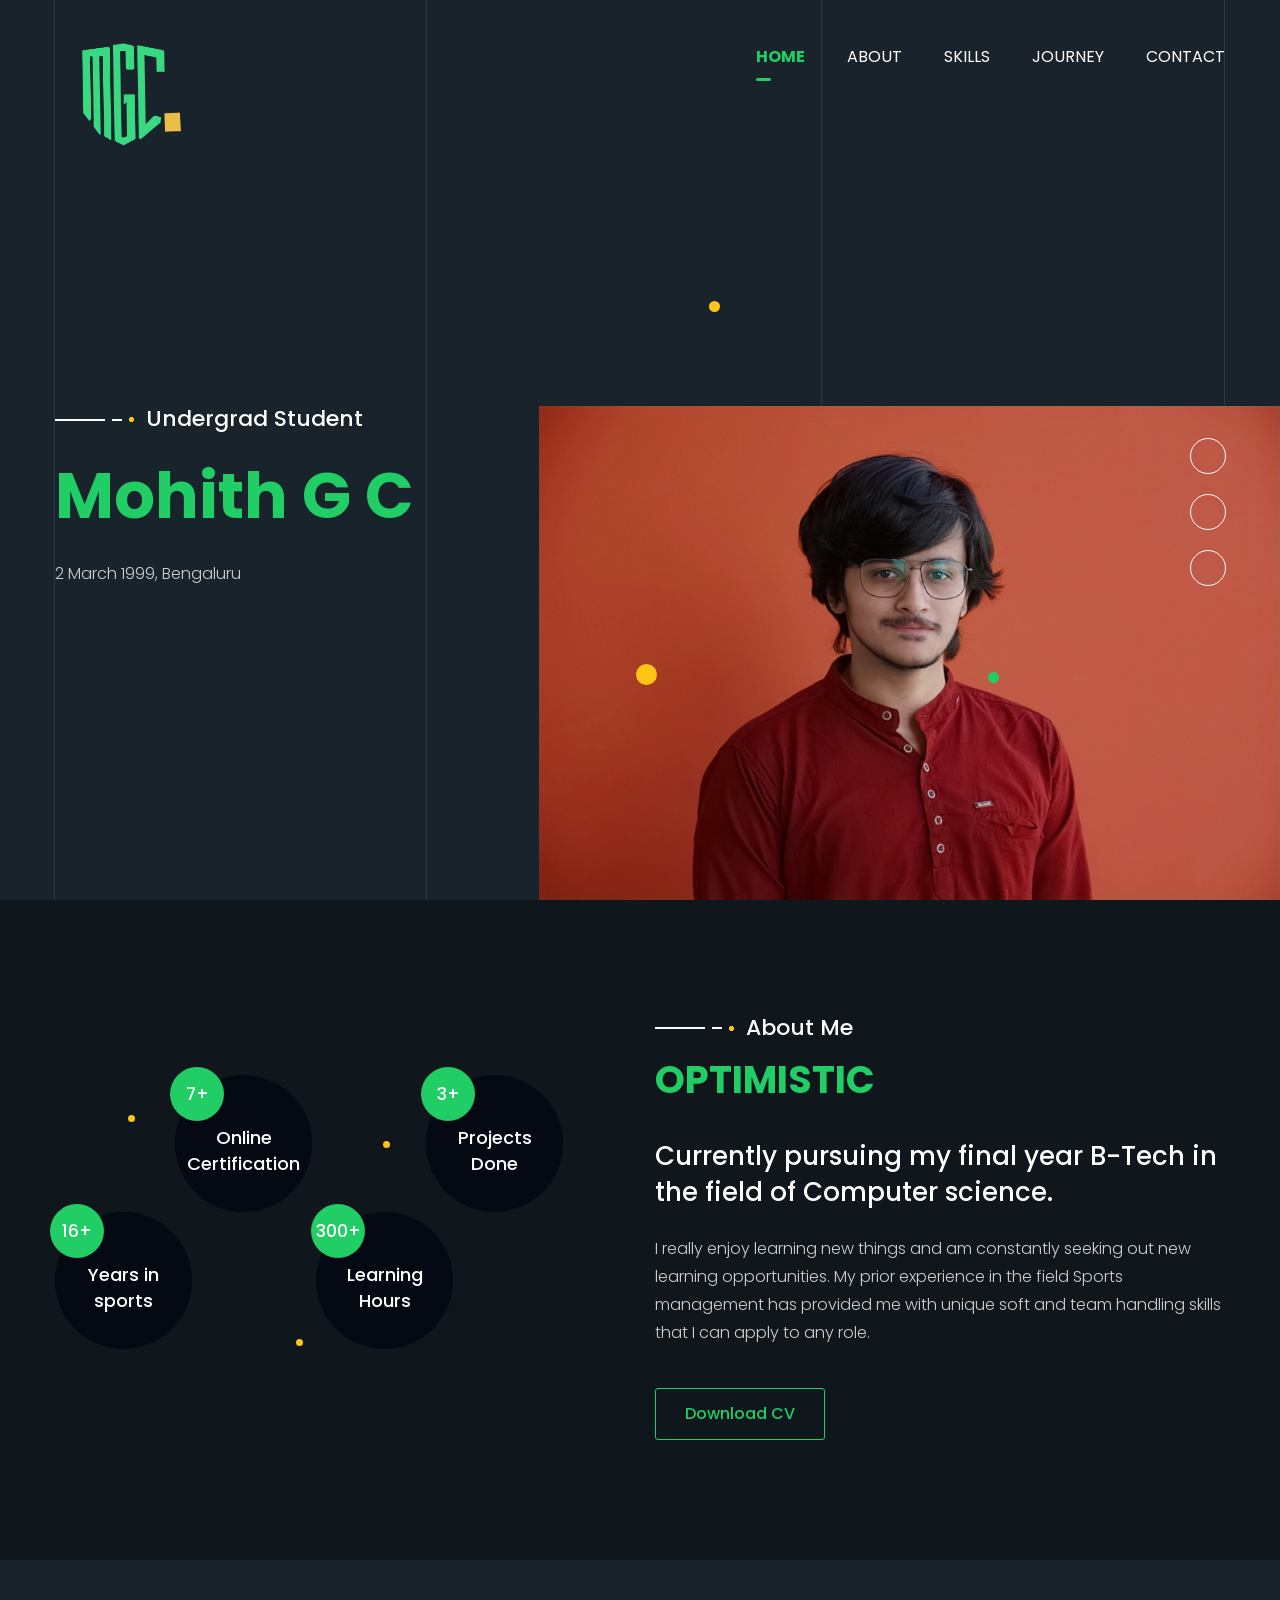
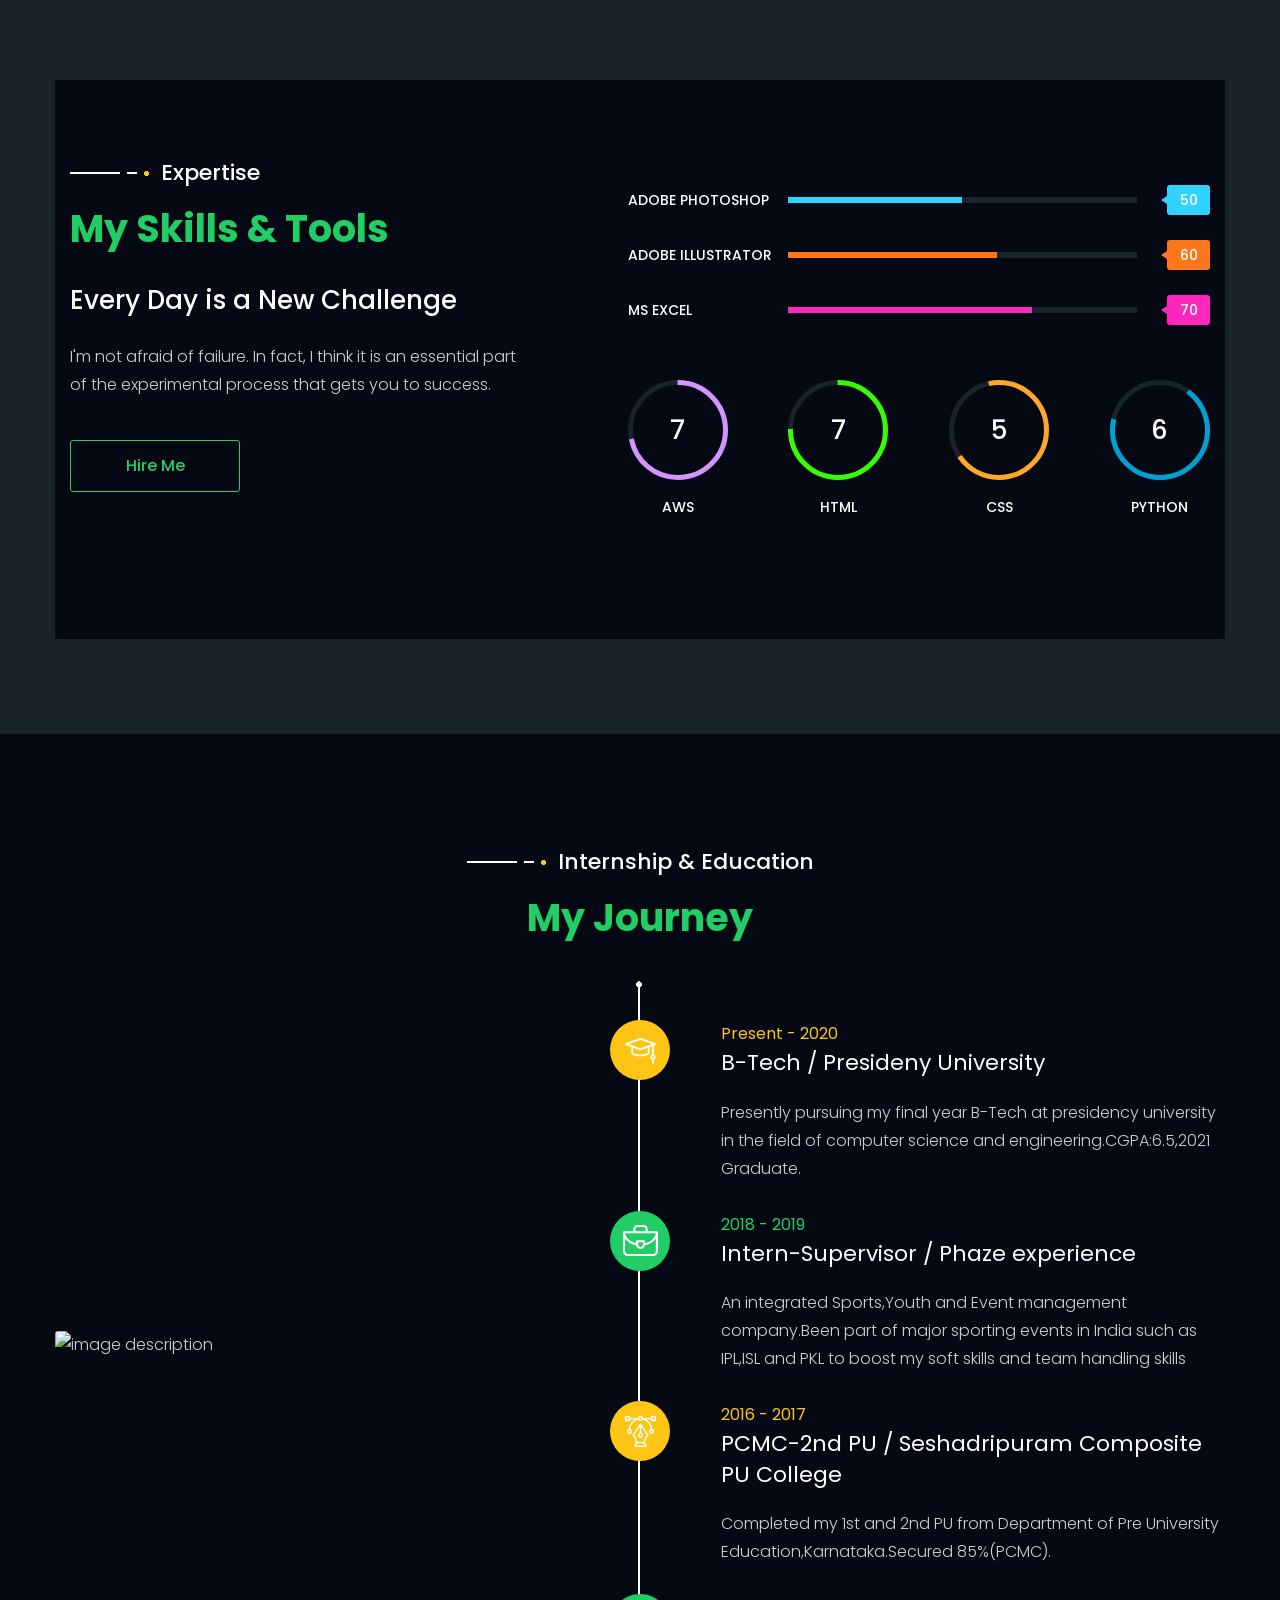
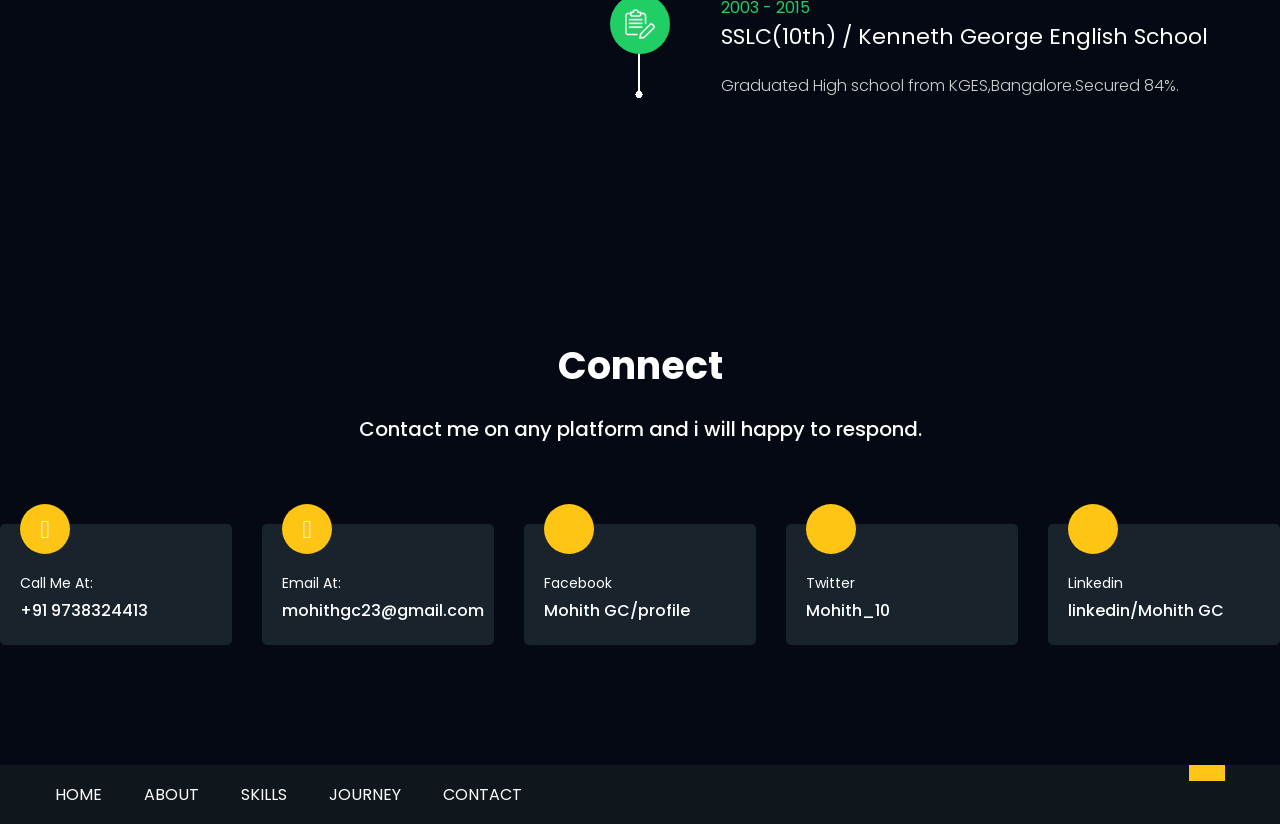
==== mywebsite/index.html @ 5243143b "Add files via upload" ====
<!DOCTYPE html>
<html lang="en">
<head>
	<!-- set the encoding of your site -->
	<meta charset="utf-8">
	<meta name="viewport" content="width=device-width, initial-scale=1.0">
	<!-- set the page title -->
	<title>Scavvios | One Page Parallax HTML5 Template</title>
	<!-- inlcude google poppins font cdn link -->
	<link href="https://fonts.googleapis.com/css2?family=Poppins:ital,wght@0,300;0,400;0,500;0,700;1,300;1,400;1,500;1,700&display=swap" rel="stylesheet">
	<!-- include the site bootstrap stylesheet -->
	<link rel="stylesheet" href="css/bootstrap.css">
	<!-- include the site stylesheet -->
	<link rel="stylesheet" href="style.css">
	<!-- include theme color setting stylesheet -->
	<link rel="stylesheet" href="css/colors.css">
	<!-- include the site responsive stylesheet -->
	<link rel="stylesheet" href="css/responsive.css">
       
	
</head>
<body>
	<!-- pageWrapper -->
	<div id="pageWrapper">
		<!-- phStickyWrap -->
		<div class="phStickyWrap">
			<!-- pageHeader -->
			<header id="pageHeader" class="headerFixer">
				<div class="container">
					<div class="position-relative">
						<div class="row">
							<div class="col-6 col-md-3">
								<!-- logo -->
								<div class="logo">
									<a href=="index.html">
										<img src="images/logo1.png" class="img-fluid" alt="mgc">
									</a>
								</div>
							</div>
							<div class="col-6 col-md-9 position-static">
								<!-- pageNav -->
								<nav id="pageNav" class="navbar navbar-expand-md navbar-dark rounded-0 border-0 px-0 pt-0 pt-md-2 pb-0 justify-content-end position-static">
									<!-- pgNavOpener -->
									<button class="navbar-toggler pgNavOpener position-relative p-0 border-0 rounded-0 mt-2" type="button" data-toggle="collapse" data-target="#pageMainNavCollapse" aria-controls="pageMainNavCollapse" aria-expanded="false" aria-label="Toggle navigation">
										<!-- icnBar -->
										<span class="icnBar position-absolute"><span class="sr-only">menu</span></span>
									</button>
									<!-- pageMainNavCollapse -->
									<div class="collapse navbar-collapse justify-content-md-end pageMainNavCollapse" id="pageMainNavCollapse">
										<!-- pgMainNavigation -->
										<ul class="navbar-nav text-uppercase pgMainNavigation font-weight-normal">
											<li class="nav-item">
												<a class="nav-link smooth" href="#pageWrapper">Home</a>
											</li>
											<li class="nav-item">
												<a class="nav-link smooth" href="#about">About</a>
											</li>
											<li class="nav-item">
												<a class="nav-link smooth" href="#services">Skills</a>
											</li>
											
											<li class="nav-item">
												<a class="nav-link smooth" href="#journey">Journey</a>
											</li>
											
											<li class="nav-item">
												<a class="nav-link smooth" href="#contact">Contact</a>
											</li>
										</ul>
									</div>
								</nav>
							</div>
						</div>
					</div>
				</div>
			</header>
		</div>
		<main>
			<!-- introBlock -->
			<article class="introBlock w-100 d-flex">
				<!-- vAlign -->
				<div class="vAlign d-flex w-100 align-items-sm-center">
					<!-- xAlign -->
					<div class="xAlign w-100 pt-15 pt-md-28 pb-md-14 pt-xl-41 pb-xl-19">
						<div class="container">
							<div class="row">
								<div class="col-12 col-sm-8 col-md-6">
									<!-- ibCaptionHolder -->
									<div class="position-relative ibCaptionHolder">
										<h1 class="text-capitalize mb-3 mb-md-5">
											<!-- headingTitle -->
											<strong class="fwMedium d-block text-white position-relative headingTitle text-capitalize mb-3 mb-md-5 wow fadeInLeft" data-wow-delay="2s">Undergrad Student</strong>
											<span class="d-block wow fadeInLeft" data-wow-delay="2.5s">Mohith <span class="text-yellow">G C</span></span>
										</h1>
										<p class="wow fadeInLeft" data-wow-delay="2.8s"> 2 March 1999, Bengaluru</p>

									</div>
								</div>
                                               

				


								<div class="col-12 col-md-6 position-static">
									<!-- ibImgHolder -->
									<div class="ibImgHolder wow fadeInRight" data-wow-delay="3.6s">
										<img src="images/profile.jpg" class="img-fluid" alt="image description">
									</div>
									<!-- ibSocialNetworks -->
									<ul class="list-unstyled socialNetworks ibSocialNetworks mb-0 d-none d-md-block wow fadeIn" data-wow-delay="4s">
										<li>
											<a href=="https://www.facebook.com/mohith.gc.9">
												<i class="fab fa-facebook-f"><span class="sr-only">facebook</span></i>
											</a>
										</li>
										<li>
											<a href=="javascript:void(0);">
												<i class="fab fa-twitter"><span class="sr-only">twitter</span></i>
											</a>
										</li>
										<li>
											<a href=="www.linkedin.com/in/mohith-gc-a244451a2">
												<i class="fab fa-linkedin-in"><span class="sr-only">linkedin</span></i>
											</a>
										</li>
									</ul>
								</div>
							</div>
						</div>
					</div>
				</div>
				<!-- vline1 -->
				<span class="vline wow vline1 position-absolute d-none d-md-block"></span>
				<!-- vline2 -->
				<span class="vline wow vline2 position-absolute d-none d-md-block"></span>
				<!-- vline3 -->
				<span class="vline wow vline3 position-absolute d-none d-md-block"></span>
				<!-- vline4 -->
				<span class="vline wow vline4 position-absolute d-none d-md-block"></span>
				<!-- edot1 -->
				<span class="edot edot1 edotsizelg position-absolute rounded-circle bg-warning wow bounceIn" data-wow-delay="4.3s"></span>
				<!-- edot2 -->
				<span class="edot edot2 position-absolute rounded-circle bg-warning wow bounceIn" data-wow-delay="4.7s"></span>
				<!-- edot3 -->
				<span class="edot edot3 position-absolute rounded-circle wow bounceIn" data-wow-delay="4.9s"></span>
				<!-- edot4 -->
				<span class="edot edot4 position-absolute rounded-circle bg-warning wow bounceIn" data-wow-delay="5s"></span>
			</article>
			<!-- ibUpperWrap -->
			<div class="ibUpperWrap">
				<!-- aboutBlock -->
				<article class="aboutBlock bg-secondary pt-7 pb-7 pt-md-13 pb-md-13 pt-lg-18 pb-lg-18 pt-xl-23 pb-xl-24">
					<div id="about" class="mt-n43 pt-43">
						<div class="container">
							<div class="row">
								<div class="col-12 col-md-6 order-md-2">
									<header class="mb-lg-5">
										<h2 class="text-capitalize mb-4 mb-lg-7">
											<!-- headingTitle -->
											<strong class="fwMedium d-block text-white position-relative headingTitle text-capitalize mb-3 wow fadeInRight">About Me</strong>
											<span class="d-block wow fadeInRight" data-wow-delay="0.7s">OPTIMISTIC</span>
										</h2>
										<h3 class="text-white fwMedium wow fadeInRight" data-wow-delay="0.9s">Currently pursuing my final year B-Tech in the field of Computer science.</h3>
									</header>
									<p class="wow fadeInRight" data-wow-delay="0.7s">I really enjoy learning new things and am constantly seeking out new learning opportunities. My prior experience in the field Sports management has provided me with unique soft and team handling skills that I can apply to any role.</p>
									<!-- btn -->
									<a href=="images/res.pdf" class="btn btnThemeOutline position-relative btnMinSmall mt-3 mt-lg-5 wow bounceIn" data-hover="Download CV" data-wow-delay="2.3s"><span class="d-block btnText">Download CV</span></a>
								</div>
								<div class="col-12 col-md-6 order-md-1">
									<!-- abFeaturesWrap -->
									<div class="abFeaturesWrap mx-auto mx-md-0 position-relative">
										<!-- abFeatureList -->
										<ul class="list-unstyled abFeatureList text-center d-flex justify-content-center justify-content-sm-start flex-wrap pt-12 mb-n8 mb-sm-3">
											<li>
												<!-- abflColumn -->
												<div class="abflColumn rounded-circle bg-dark text-white d-flex align-items-center justify-content-center position-relative mx-auto mx-sm-0 wow bounceIn">
													<!-- abflcTag -->
													<strong class="abflcTag position-absolute fwMedium text-white rounded-circle d-flex align-items-center justify-content-center wow bounceIn" data-wow-delay="1s">7+</strong>
													<!-- abflcHeading -->
													<h4 class="abflcHeading text-white fwMedium">Online Certification</h4>
												</div>
											</li>
											<li>
												<!-- abflColumn -->
												<div class="abflColumn rounded-circle bg-dark text-white d-flex align-items-center justify-content-center position-relative mx-auto mx-sm-0 wow bounceIn" data-wow-delay="1.3s">
													<!-- abflcTag -->
													<strong class="abflcTag position-absolute fwMedium text-white rounded-circle d-flex align-items-center justify-content-center wow bounceIn" data-wow-delay="1.3s">3+</strong>
													<!-- abflcHeading -->
													<h4 class="abflcHeading text-white fwMedium">Projects Done</h4>
												</div>
											</li>
											<li>
												<!-- abflColumn -->
												<div class="abflColumn rounded-circle bg-dark text-white d-flex align-items-center justify-content-center position-relative mx-auto mx-sm-0 wow bounceIn" data-wow-delay="1.7s">
													<!-- abflcTag -->
													<strong class="abflcTag position-absolute fwMedium text-white rounded-circle d-flex align-items-center justify-content-center wow bounceIn" data-wow-delay="1.7s">16+</strong>
													<!-- abflcHeading -->
													<h4 class="abflcHeading text-white fwMedium">Years in sports</h4>
												</div>
											</li>
											<li>
												<!-- abflColumn -->
												<div class="abflColumn rounded-circle bg-dark text-white d-flex align-items-center justify-content-center position-relative mx-auto mx-sm-0 wow bounceIn" data-wow-delay="1.9s">
													<!-- abflcTag -->
													<strong class="abflcTag position-absolute fwMedium text-white rounded-circle d-flex align-items-center justify-content-center wow bounceIn" data-wow-delay="2s">300+</strong>
													<!-- abflcHeading -->
													<h4 class="abflcHeading text-white fwMedium">Learning Hours</h4>
												</div>
											</li>
										</ul>
										<!-- edot5 -->
										<span class="edot edotsizesm edot5 position-absolute rounded-circle bg-warning wow fadeIn" data-wow-delay="2.3s"></span>
										<!-- edot6 -->
										<span class="edot edotsizesm edot6 position-absolute rounded-circle bg-warning wow fadeIn" data-wow-delay="2.7s"></span>
										<!-- edot7 -->
										<span class="edot edotsizesm edot7 position-absolute rounded-circle bg-warning wow fadeIn" data-wow-delay="3s"></span>
									</div>
								</div>
							</div>
						</div>
					</div>
				</article>
				<!-- servicesBlock -->
				<section class="servicesBlock pt-7 pt-md-13 pt-lg-19 pb-lg-13 pt-xl-24 pb-xl-19">
					<div id="services" class="mt-n43 pt-43">
						<div class="container">
							
				<!-- expertiseBlock -->
				<article id="ctcont" class="expertiseBlock bg-dark pt-7 pb-7 pt-md-10 pb-md-10 pt-lg-12 pb-lg-17 pt-xl-16 pb-xl-25">
					<div class="container">
						<div class="row">
							<div class="col-12 col-md-5">
								<header class="mb-5">
									<h2 class="text-capitalize mb-6">
										<!-- headingTitle -->
										<strong class="fwMedium d-block text-white position-relative headingTitle text-capitalize mb-4 wow fadeInLeft">Expertise</strong>
										<span class="d-block wow fadeInLeft" data-wow-delay="0.5s">My Skills &amp; Tools</span>
									</h2>
									<h3 class="text-white fwMedium wow fadeInLeft" data-wow-delay="0.9s">Every Day is a New Challenge</h3>
								</header>
								<p class="wow fadeInLeft" data-wow-delay="1.3s">I'm not afraid of failure. In fact, I think it is an essential part of the experimental process that gets you to success.</p>
								<!-- btn -->
								<a href=="javascript:void(0);" class="btn btnThemeOutline position-relative btnMinSmall mt-5 wow bounceIn" data-wow-delay="1.7s" data-hover="Hire Me"><span class="d-block btnText">Hire Me</span></a>
							</div>
							<div class="col-12 col-md-7">
								<!-- extraWrap -->
								<div class="extraWrap mt-7 mt-md-0 pt-md-5 pl-md-14">
									<!-- prgCapWrap -->
									<div class="prgCapWrap d-flex align-items-center position-relative mb-5 wow">
										<!-- prgTitle -->
										<strong class="d-block flex-shrink-0 text-uppercase fwMedium prgTitle text-white">Adobe Photoshop</strong>
										<!-- progress -->
										<div class="progress w-100 position-relative">
											<div class="progress-bar bg-info" role="progressbar" style="width: 50%" aria-valuenow="50" aria-valuemin="0" aria-valuemax="100"></div>
										</div>
										<!-- prgShowSpan -->
										<strong class="prgShowSpan rounded fwMedium bg-info text-white text-center d-block flex-shrink-0 position-relative ml-6 dataCountBar">50</strong>
									</div>
									<!-- prgCapWrap -->
									<div class="prgCapWrap d-flex align-items-center position-relative mb-5 wow">
										<!-- prgTitle -->
										<strong class="d-block flex-shrink-0 text-uppercase fwMedium prgTitle text-white">Adobe Illustrator</strong>
										<!-- progress -->
										<div class="progress w-100 position-relative">
											<div class="progress-bar bg-orange" role="progressbar" style="width: 60%" aria-valuenow="60" aria-valuemin="0" aria-valuemax="100"></div>
										</div>
										<!-- prgShowSpan -->
										<strong class="prgShowSpan rounded fwMedium bg-orange text-white text-center d-block flex-shrink-0 position-relative ml-6 dataCountBar">60</strong>
									</div>
									<!-- prgCapWrap -->
									<div class="prgCapWrap d-flex align-items-center position-relative mb-5 wow">
										<!-- prgTitle -->
										<strong class="d-block flex-shrink-0 text-uppercase fwMedium prgTitle text-white">MS Excel</strong>
										<!-- progress -->
										<div class="progress w-100 position-relative">
											<div class="progress-bar bg-pink" role="progressbar" style="width: 70%" aria-valuenow="70" aria-valuemin="0" aria-valuemax="100"></div>
										</div>
										<!-- prgShowSpan -->
										<strong class="prgShowSpan rounded fwMedium bg-pink text-white text-center d-block flex-shrink-0 position-relative ml-6 dataCountBar">70</strong>
									</div>
									<!-- pieList -->
									<ul class="list-unstyled pieList d-flex justify-content-between flex-wrap mb-n6 mt-7 mt-md-11">
										<li class="wow" data-wow-delay="0.5s">
											<!-- pieColumn -->
											<div class="pieColumn position-relative text-white text-center">
												<strong class="fwMedium position-absolute titleIn d-flex align-items-center justify-content-center dataCount" data-count-start="0" data-count-end="70">70</strong>
												<svg width="100" height="100" class="align-top mb-4">
													<circle class="cr1" r="47.5" cx="50" cy="50" fill="none" stroke="#19232b" stroke-width="5" />
													<circle class="cr2" r="47.5" cx="50" cy="50" fill="none" stroke="#d593ff" stroke-width="5" stroke-dasharray="140 83" />
												</svg>
												<strong class="fwMedium titleOut d-block text-uppercase">AWS</strong>
											</div>
										</li>
										<li class="wow" data-wow-delay="1s">
											<!-- pieColumn -->
											<div class="pieColumn position-relative text-white text-center">
												<strong class="fwMedium position-absolute titleIn d-flex align-items-center justify-content-center dataCount" data-count-start="0" data-count-end="75">75</strong>
												<svg width="100" height="100" class="align-top mb-4">
													<circle class="cr1" r="47.5" cx="50" cy="50" fill="none" stroke="#19232b" stroke-width="5" />
													<circle class="cr2" r="47.5" cx="50" cy="50" fill="none" stroke="#35fc00" stroke-width="5" stroke-dasharray="150 73" />
												</svg>
												<strong class="fwMedium titleOut d-block text-uppercase">HTML</strong>
											</div>
										</li>
										<li class="wow" data-wow-delay="1.5s">
											<!-- pieColumn -->
											<div class="pieColumn position-relative text-white text-center">
												<strong class="fwMedium position-absolute titleIn d-flex align-items-center justify-content-center dataCount" data-count-start="0" data-count-end="60">60</strong>
												<svg width="100" height="100" class="align-top mb-4">
													<circle class="cr1" r="47.5" cx="50" cy="50" fill="none" stroke="#19232b" stroke-width="5" />
													<circle class="cr2" r="47.5" cx="50" cy="50" fill="none" stroke="#ffa726" stroke-width="5" stroke-dasharray="121 92" />
												</svg>
												<strong class="fwMedium titleOut d-block text-uppercase">Css</strong>
											</div>
										</li>
										<li class="wow" data-wow-delay="2s">
											<!-- pieColumn -->
											<div class="pieColumn position-relative text-white text-center">
												<strong class="fwMedium position-absolute titleIn d-flex align-items-center justify-content-center dataCount" data-count-start="0" data-count-end="65">65</strong>
												<svg width="100" height="100" class="align-top mb-4">
													<circle class="cr1" r="47.5" cx="50" cy="50" fill="none" stroke="#19232b" stroke-width="5" />
													<circle class="cr2" r="47.5" cx="50" cy="50" fill="none" stroke="#00a0d2" stroke-width="5" stroke-dasharray="160 93" />
												</svg>
												<strong class="fwMedium titleOut d-block text-uppercase">Python</strong>
											</div>
										</li>
									</ul>
								</div>
							</div>
						</div>
					</div>
				</article>
</section>
				
				<!-- storyBlock -->
				<article class="storyBlock bg-dark pt-7 pb-3 pt-md-12 pb-md-7 pt-lg-17 pb-lg-13 pt-xl-23 pb-xl-20">
					<div id="journey" class="mt-n43 pt-43">
						<div class="container">
							<header class="text-center mb-8">
								<h2 class="text-capitalize">
									<!-- headingTitle -->
									<strong class="fwMedium d-inline-block align-top text-white position-relative headingTitle text-capitalize mb-3 wow fadeInRight">Internship &amp; Education</strong>
									<span class="d-block wow bounceInUp" data-wow-delay="0.6s">My Journey</span>
								</h2>
							</header>
							<div class="row align-items-md-center">
								<div class="col-12 col-md-6">
									<!-- stImgHolder -->
									<div class="stImgHolder mx-auto mx-md-0 rounded overflow-hidden mt-md-n4 mb-4 mb-md-0 wow fadeInLeft" data-wow-delay="0.5s">
										<img src="images/jr.jpg" class="rounded img-fluid" alt="image description">
									</div>
								</div>
								<div class="col-12 col-md-6">
									<!-- extraWrap -->
									<div class="extraWrap pl-5 pl-xl-0 ml-xl-n4">
										<!-- experienceList -->
										<ul class="list-unstyled experienceList position-relative pt-8 mb-0">
											<li>
												<!-- elStoryColumn -->
												<div class="elStoryColumn position-relative wow bounceInUp" data-wow-delay="1s">
													<span class="escIcnWrap d-flex align-items-center justify-content-center text-center rounded-circle position-absolute">
														<span class="w-100 d-block">
															<img src="images/ico06.svg" class="img-fluid" width="31" height="28" alt="icon">
														</span>
													</span>
													<div class="descrWrap">
														<strong class="prTitle font-weight-normal d-block">Present - 2020</strong>
														<h3 class="text-white escHeading font-weight-normal mb-4">B-Tech / Presideny University</h3>
														<p>Presently pursuing my final year B-Tech at presidency university in the field of computer science and engineering.CGPA:6.5,2021 Graduate.</p>
													</div>
												</div>
											</li>
											<li>
												<!-- elStoryColumn -->
												<div class="elStoryColumn position-relative wow bounceInUp" data-wow-delay="1.6s">
													<span class="escIcnWrap d-flex align-items-center justify-content-center text-center rounded-circle position-absolute">
														<span class="w-100 d-block">
															<img src="images/ico05.svg" class="img-fluid" width="35" height="29" alt="icon">
														</span>
													</span>
													<div class="descrWrap">
														<strong class="prTitle font-weight-normal d-block">2018 - 2019</strong>
														<h3 class="text-white escHeading font-weight-normal mb-4">Intern-Supervisor / Phaze experience</h3>
														<p>An integrated Sports,Youth and Event management company.Been part of major sporting events in India such as IPL,ISL and PKL to boost my soft skills and team handling skills</p>
													</div>
												</div>
											</li>
											<li>
												<!-- elStoryColumn -->
												<div class="elStoryColumn position-relative wow bounceInUp" data-wow-delay="2s">
													<span class="escIcnWrap d-flex align-items-center justify-content-center text-center rounded-circle position-absolute">
														<span class="w-100 d-block">
															<img src="images/ico07.svg" class="img-fluid" width="31" height="31" alt="icon">
														</span>
													</span>
													<div class="descrWrap">
														<strong class="prTitle font-weight-normal d-block">2016 - 2017</strong>
														<h3 class="text-white escHeading font-weight-normal mb-4">PCMC-2nd PU / Seshadripuram Composite PU College</h3>
														<p>Completed my 1st and 2nd PU from Department of Pre University Education,Karnataka.Secured 85%(PCMC). </p>
													</div>
												</div>
											</li>
											<li>
												<!-- elStoryColumn -->
												<div class="elStoryColumn position-relative wow bounceInUp" data-wow-delay="2.3s">
													<span class="escIcnWrap d-flex align-items-center justify-content-center text-center rounded-circle position-absolute">
														<span class="w-100 d-block">
															<img src="images/ico08.svg" class="img-fluid" width="30" height="30" alt="icon">
														</span>
													</span>
													<div class="descrWrap">
														<strong class="prTitle font-weight-normal d-block">2003 - 2015</strong>
														<h3 class="text-white escHeading font-weight-normal mb-4">SSLC(10th) / Kenneth George English School</h3>
														<p>Graduated High school from KGES,Bangalore.Secured 84%.</p>
													</div>
												</div>
											</li>
										</ul>
									</div>
								</div>
							</div>
						</div>
					</div>
				</article>
				
										
				</section>
				</section>
							
				</section>
				<!-- platformBlock -->
<div id="contact">
				<section class="platformBlock bg-dark text-white pt-7 pb-4 pt-md-10 pb-md-7 pt-lg-16 pb-lg-12 pt-xl-23 pb-xl-18">
					<div class="containers">
						<header class="text-center textSizeMedium mb-10 mb-md-16">
							<h2 class="text-white mb-5 wow fadeInUp">Connect</h2>
							<p class="wow fadeInUp" data-wow-delay="0.7s"><strong class="fwMedium">Contact me on any platform and i will happy to respond.</strong></p>
						</header>
						<div class="row justify-content-center">
							<div class="col-12 col-sm-6 col-md-4 colXlDiv5">
								<!-- pfbColumn -->
								<aside class="pfbColumn position-relative w-100 text-white rounded-lg pt-10 px-4 pb-4 mb-6 wow fadeInUp" data-wow-delay="1s">
									<i class="icomoon-telephone position-absolute bg-warning rounded-circle d-flex align-items-center justify-content-center text-white icn wow bounceIn" data-wow-delay="1.5s"><span class="sr-only">icon</span></i>
									<strong class="title d-block font-weight-normal mb-1">Call Me At:</strong>
									<strong class="d-block fwMedium">
										<a href="tel:91973834413">+91 9738324413</a>
									</strong>
								</aside>
							</div>
							<div class="col-12 col-sm-6 col-md-4 colXlDiv5">
								<!-- pfbColumn -->
								<aside class="pfbColumn position-relative w-100 text-white rounded-lg pt-10 px-4 pb-4 mb-6 wow fadeInUp" data-wow-delay="1.5s">
									<i class="icomoon-mail position-absolute bg-warning rounded-circle d-flex align-items-center justify-content-center text-white icn wow bounceIn" data-wow-delay="2s"><span class="sr-only">icon</span></i>
									<strong class="title d-block font-weight-normal mb-1">Email At:</strong>
									<strong class="d-block fwMedium">
										<a href="mailto:mohithgc23@gmail.com">mohithgc23@gmail.com</a>
									</strong>
								</aside>
							</div>
							<div class="col-12 col-sm-6 col-md-4 colXlDiv5">
								<!-- pfbColumn -->
								<aside class="pfbColumn position-relative w-100 text-white rounded-lg pt-10 px-4 pb-4 mb-6 wow fadeInUp" data-wow-delay="2s">
									<i class="fab fa-facebook-f position-absolute bg-warning rounded-circle d-flex align-items-center justify-content-center text-white icn wow bounceIn" data-wow-delay="2.5s"><span class="sr-only">icon</span></i>
									<strong class="title d-block font-weight-normal mb-1">Facebook</strong>
									<strong class="d-block fwMedium">
										<a href=="javascript:void(0);">Mohith GC/profile</a>
									</strong>
								</aside>
							</div>
							<div class="col-12 col-sm-6 col-md-4 colXlDiv5">
								<!-- pfbColumn -->
								<aside class="pfbColumn position-relative w-100 text-white rounded-lg pt-10 px-4 pb-4 mb-6 wow fadeInUp" data-wow-delay="2.5s">
									<i class="fab fa-twitter position-absolute bg-warning rounded-circle d-flex align-items-center justify-content-center text-white icn wow bounceIn" data-wow-delay="3s"><span class="sr-only">icon</span></i>
									<strong class="title d-block font-weight-normal mb-1">Twitter</strong>
									<strong class="d-block fwMedium">
										<a href=="www.linkedin.com/in/mohith-gc-a244451a2">Mohith_10</a>
									</strong>
								</aside>
							</div>
							<div class="col-12 col-sm-6 col-md-4 colXlDiv5">
								<!-- pfbColumn -->
								<aside class="pfbColumn position-relative w-100 text-white rounded-lg pt-10 px-4 pb-4 mb-6 wow fadeInUp" data-wow-delay="3s">
									<i class="fab fa-linkedin-in position-absolute bg-warning rounded-circle d-flex align-items-center justify-content-center text-white icn wow bounceIn" data-wow-delay="3.5s"><span class="sr-only">icon</span></i>
									<strong class="title d-block font-weight-normal mb-1">Linkedin</strong>
									<strong class="d-block fwMedium">
										<a href=="www.linkedin.com/in/mohith-gc-a244451a2">linkedin/Mohith GC</a>
									</strong>
								</aside>
							</div>
						</div>
					</div>
</div>
				</section>
			</div>
		</main>
		
			</aside>
			<!-- pageFooter -->
			<footer id="pageFooter" class="bg-secondary pt-3 pb-1 position-relative text-center text-md-left wow fadeIn">
				<div class="container">
					<!-- ftNav -->
					<nav class="ftNav">
						<ul class="list-unstyled d-flex justify-content-center justify-content-md-start flex-wrap font-weight-normal text-uppercase mb-0">
							<li>
								<a href="#pageWrapper" class="smooth">Home</a>
							</li>
							<li>
								<a href="#about" class="smooth">About</a>
							</li>
							<li>
								<a href="#services" class="smooth">SKills</a>
							</li>
							
							<li>
								<a href="#journey" class="smooth">Journey</a>
							</li>
							
							<li>
								<a href="#contact" class="smooth">Contact</a>
							</li>
						</ul>
					</nav>
					
				</div>
				<!-- btnTop -->
				<a href="#pageWrapper" class="btnTop smooth fas fa-arrow-up d-none d-md-flex align-items-center justify-content-center bg-warning text-white position-absolute"><span class="sr-only">back to top</span></a>
				<div id="loader" class="loader-holder">
					<div class="lds-ellipsis"><div></div><div></div><div></div><div></div></div>
				</div>
			</footer>
		</div>
	</div>
	<!-- include jQuery library -->
	<script src="js/jquery-3.4.1.min.js"></script>
	<!-- include bootstrap popper JavaScript -->
	<script src="js/popper.min.js"></script>
	<!-- include bootstrap JavaScript -->
	<script src="js/bootstrap.min.js"></script>
	<!-- include custom JavaScript -->
	<script src="js/jqueryCustom.js"></script>
	<!-- include fontAwesome -->
	<script src="https://kit.fontawesome.com/391f644c42.js"></script>

	
</body>
</html>
---- mywebsite/style.css ----
/*
	Theme Name: Scavvios
	Author: Anonymous
	Author URI:
	Version: 1
	Description: Scavvios theme for Wordpress
	License: GNU General Public License v2 or later
	License URI: http://www.gnu.org/licenses/gpl-2.0.html
	Text Domain: Scavvios
	Tags: one-column, two-columns
	Theme URI:
*/

/*------------------------------------------------------------------
Icomoon / .icomoon
Slick Slider / .slick-slider
Page Wrapper / #pageWrapper
Image Fit / .imgFit
Background (size) Cover / .bgCover
Svg Mask Background / .svgBg
Pointer Events None / .inaccessible
Font Weight Medium / .fwMedium
Text Size Medium / .textSizeMedium
button Theme / .btnTheme
button Theme Outline / .btnThemeOutline
button White / .btnWhite
button Width Small / .btnMinSmall
Header fixer / .headerFixer
Page Main Header / #pageHeader
Page Logo / .logo
Page Main Navigation / .pgMainNavigation
Page Burger Menu Opener / .pgNavOpener
Page Navigation Collapse / .pageMainNavCollapse
Heading Title / .headingTitle
Intro Block Parallax Wrap / .ibUpperWrap
Intro Block / .introBlock
Intro Block Image / .ibImgHolder
Intro Block Social Networks / .ibSocialNetworks
About Block Features Wrap / .abFeaturesWrap
About Block Features List / .abFeatureList
About Block Features Column / .abflColumn
About Block Features Tag / .abflcTag
About Block Features Heading / .abflcHeading
Story Column / .msColumn
Progress Title / .prgTitle
Progress Show Span / .prgShowSpan
Progress Pie Chart List / .pieList
Filter List / .filtersList
mcwColumn / .mcwColumn
mcwcCaption / .mcwcCaption
stImgHolder / .stImgHolder
experienceList / .experienceList
elStoryColumn / .elStoryColumn
escIcnWrap / .escIcnWrap
clientQuote / .clientQuote
sponsorsList / .sponsorsList
dotsList / .dotsList
nwbColumn / .nwbColumn
pfbColumn / .pfbColumn
labelAbsolute / .labelAbsolute
textCopyright / .textCopyright
footer nav list / .ftNav
Button back to top / .btnTop
*/

@font-face {
	font-family: "icomoon";
	src: url("fonts/icomoon.ttf?h7kkm8") format("truetype"), url("fonts/icomoon.woff?h7kkm8") format("woff"), url("fonts/icomoon.svg?h7kkm8#icomoon") format("svg");
	font-weight: normal;
	font-style: normal;
	font-display: block;
}

[class^="icomoon-"],
[class*=" icomoon-"] {
	font-family: "icomoon" !important;
	speak: none;
	font-style: normal;
	font-weight: normal;
	font-variant: normal;
	text-transform: none;
	line-height: 1;
	-webkit-font-smoothing: antialiased;
	-moz-osx-font-smoothing: grayscale;
}

.icomoon-mail:before {
	content: "\e901";
}

.icomoon-telephone:before {
	content: "\e902";
}

.icomoon-quote:before {
	content: "\e900";
}

img {
	max-width: 100%;
	height: auto;
}

.comment-form input[type="text"],
.search-form input[type="text"],
.post-password-form input[type="text"],
.comment-form
input[type="tel"],
.search-form
input[type="tel"],
.post-password-form
input[type="tel"],
.comment-form
input[type="email"],
.search-form
input[type="email"],
.post-password-form
input[type="email"],
.comment-form
input[type="search"],
.search-form
input[type="search"],
.post-password-form
input[type="search"],
.comment-form
input[type="password"],
.search-form
input[type="password"],
.post-password-form
input[type="password"],
.comment-form
input[type="url"],
.search-form
input[type="url"],
.post-password-form
input[type="url"],
.comment-form
input[type="date"],
.search-form
input[type="date"],
.post-password-form
input[type="date"],
.comment-form
textarea,
.search-form
textarea,
.post-password-form
textarea {
	-webkit-appearance: none;
	-webkit-border-radius: 0;
	border: 1px solid #999;
	padding: .5em .7em;
}

.comment-form input[type="text"]:focus,
.search-form input[type="text"]:focus,
.post-password-form input[type="text"]:focus,
.comment-form
  input[type="tel"]:focus,
.search-form
  input[type="tel"]:focus,
.post-password-form
  input[type="tel"]:focus,
.comment-form
  input[type="email"]:focus,
.search-form
  input[type="email"]:focus,
.post-password-form
  input[type="email"]:focus,
.comment-form
  input[type="search"]:focus,
.search-form
  input[type="search"]:focus,
.post-password-form
  input[type="search"]:focus,
.comment-form
  input[type="password"]:focus,
.search-form
  input[type="password"]:focus,
.post-password-form
  input[type="password"]:focus,
.comment-form
  input[type="url"]:focus,
.search-form
  input[type="url"]:focus,
.post-password-form
  input[type="url"]:focus,
.comment-form
  input[type="date"]:focus,
.search-form
  input[type="date"]:focus,
.post-password-form
  input[type="date"]:focus,
.comment-form
  textarea:focus,
.search-form
  textarea:focus,
.post-password-form
  textarea:focus {
	border-color: #333;
}

.comment-form input[type="text"]::-webkit-input-placeholder,
.search-form input[type="text"]::-webkit-input-placeholder,
.post-password-form input[type="text"]::-webkit-input-placeholder,
.comment-form
  input[type="tel"]::-webkit-input-placeholder,
.search-form
  input[type="tel"]::-webkit-input-placeholder,
.post-password-form
  input[type="tel"]::-webkit-input-placeholder,
.comment-form
  input[type="email"]::-webkit-input-placeholder,
.search-form
  input[type="email"]::-webkit-input-placeholder,
.post-password-form
  input[type="email"]::-webkit-input-placeholder,
.comment-form
  input[type="search"]::-webkit-input-placeholder,
.search-form
  input[type="search"]::-webkit-input-placeholder,
.post-password-form
  input[type="search"]::-webkit-input-placeholder,
.comment-form
  input[type="password"]::-webkit-input-placeholder,
.search-form
  input[type="password"]::-webkit-input-placeholder,
.post-password-form
  input[type="password"]::-webkit-input-placeholder,
.comment-form
  input[type="url"]::-webkit-input-placeholder,
.search-form
  input[type="url"]::-webkit-input-placeholder,
.post-password-form
  input[type="url"]::-webkit-input-placeholder,
.comment-form
  input[type="date"]::-webkit-input-placeholder,
.search-form
  input[type="date"]::-webkit-input-placeholder,
.post-password-form
  input[type="date"]::-webkit-input-placeholder,
.comment-form
  textarea::-webkit-input-placeholder,
.search-form
  textarea::-webkit-input-placeholder,
.post-password-form
  textarea::-webkit-input-placeholder {
	color: #ccc;
}

.comment-form input[type="text"]::-moz-placeholder,
.search-form input[type="text"]::-moz-placeholder,
.post-password-form input[type="text"]::-moz-placeholder,
.comment-form
  input[type="tel"]::-moz-placeholder,
.search-form
  input[type="tel"]::-moz-placeholder,
.post-password-form
  input[type="tel"]::-moz-placeholder,
.comment-form
  input[type="email"]::-moz-placeholder,
.search-form
  input[type="email"]::-moz-placeholder,
.post-password-form
  input[type="email"]::-moz-placeholder,
.comment-form
  input[type="search"]::-moz-placeholder,
.search-form
  input[type="search"]::-moz-placeholder,
.post-password-form
  input[type="search"]::-moz-placeholder,
.comment-form
  input[type="password"]::-moz-placeholder,
.search-form
  input[type="password"]::-moz-placeholder,
.post-password-form
  input[type="password"]::-moz-placeholder,
.comment-form
  input[type="url"]::-moz-placeholder,
.search-form
  input[type="url"]::-moz-placeholder,
.post-password-form
  input[type="url"]::-moz-placeholder,
.comment-form
  input[type="date"]::-moz-placeholder,
.search-form
  input[type="date"]::-moz-placeholder,
.post-password-form
  input[type="date"]::-moz-placeholder,
.comment-form
  textarea::-moz-placeholder,
.search-form
  textarea::-moz-placeholder,
.post-password-form
  textarea::-moz-placeholder {
	opacity: 1;
	color: #ccc;
}

.comment-form input[type="text"]:-moz-placeholder,
.search-form input[type="text"]:-moz-placeholder,
.post-password-form input[type="text"]:-moz-placeholder,
.comment-form
  input[type="tel"]:-moz-placeholder,
.search-form
  input[type="tel"]:-moz-placeholder,
.post-password-form
  input[type="tel"]:-moz-placeholder,
.comment-form
  input[type="email"]:-moz-placeholder,
.search-form
  input[type="email"]:-moz-placeholder,
.post-password-form
  input[type="email"]:-moz-placeholder,
.comment-form
  input[type="search"]:-moz-placeholder,
.search-form
  input[type="search"]:-moz-placeholder,
.post-password-form
  input[type="search"]:-moz-placeholder,
.comment-form
  input[type="password"]:-moz-placeholder,
.search-form
  input[type="password"]:-moz-placeholder,
.post-password-form
  input[type="password"]:-moz-placeholder,
.comment-form
  input[type="url"]:-moz-placeholder,
.search-form
  input[type="url"]:-moz-placeholder,
.post-password-form
  input[type="url"]:-moz-placeholder,
.comment-form
  input[type="date"]:-moz-placeholder,
.search-form
  input[type="date"]:-moz-placeholder,
.post-password-form
  input[type="date"]:-moz-placeholder,
.comment-form
  textarea:-moz-placeholder,
.search-form
  textarea:-moz-placeholder,
.post-password-form
  textarea:-moz-placeholder {
	color: #ccc;
}

.comment-form input[type="text"]:-ms-input-placeholder,
.search-form input[type="text"]:-ms-input-placeholder,
.post-password-form input[type="text"]:-ms-input-placeholder,
.comment-form
  input[type="tel"]:-ms-input-placeholder,
.search-form
  input[type="tel"]:-ms-input-placeholder,
.post-password-form
  input[type="tel"]:-ms-input-placeholder,
.comment-form
  input[type="email"]:-ms-input-placeholder,
.search-form
  input[type="email"]:-ms-input-placeholder,
.post-password-form
  input[type="email"]:-ms-input-placeholder,
.comment-form
  input[type="search"]:-ms-input-placeholder,
.search-form
  input[type="search"]:-ms-input-placeholder,
.post-password-form
  input[type="search"]:-ms-input-placeholder,
.comment-form
  input[type="password"]:-ms-input-placeholder,
.search-form
  input[type="password"]:-ms-input-placeholder,
.post-password-form
  input[type="password"]:-ms-input-placeholder,
.comment-form
  input[type="url"]:-ms-input-placeholder,
.search-form
  input[type="url"]:-ms-input-placeholder,
.post-password-form
  input[type="url"]:-ms-input-placeholder,
.comment-form
  input[type="date"]:-ms-input-placeholder,
.search-form
  input[type="date"]:-ms-input-placeholder,
.post-password-form
  input[type="date"]:-ms-input-placeholder,
.comment-form
  textarea:-ms-input-placeholder,
.search-form
  textarea:-ms-input-placeholder,
.post-password-form
  textarea:-ms-input-placeholder {
	color: #ccc;
}

.comment-form input[type="text"].placeholder,
.search-form input[type="text"].placeholder,
.post-password-form input[type="text"].placeholder,
.comment-form
  input[type="tel"].placeholder,
.search-form
  input[type="tel"].placeholder,
.post-password-form
  input[type="tel"].placeholder,
.comment-form
  input[type="email"].placeholder,
.search-form
  input[type="email"].placeholder,
.post-password-form
  input[type="email"].placeholder,
.comment-form
  input[type="search"].placeholder,
.search-form
  input[type="search"].placeholder,
.post-password-form
  input[type="search"].placeholder,
.comment-form
  input[type="password"].placeholder,
.search-form
  input[type="password"].placeholder,
.post-password-form
  input[type="password"].placeholder,
.comment-form
  input[type="url"].placeholder,
.search-form
  input[type="url"].placeholder,
.post-password-form
  input[type="url"].placeholder,
.comment-form
  input[type="date"].placeholder,
.search-form
  input[type="date"].placeholder,
.post-password-form
  input[type="date"].placeholder,
.comment-form
  textarea.placeholder,
.search-form
  textarea.placeholder,
.post-password-form
  textarea.placeholder {
	color: #ccc;
}

.widget {
	margin-bottom: 1.2em;
}

.widget ul {
	padding-left: 2em;
}

.widget select {
	min-width: 150px;
}

.comment-form label {
	display: block;
	padding-bottom: 4px;
}

.comment-form textarea {
	overflow: auto;
	margin: 0;
	height: 120px;
	min-height: 120px;
}

.comment-form textarea,
.comment-form input[type="text"] {
	margin: 0 4px 0 0;
	width: 300px;
}

.comment-form input[type="submit"] {
	display: block;
	float: none;
}

.post-password-form label {
	display: block;
}

.post-password-form input[type="password"] {
	margin: 0 4px 0 0;
	width: 300px;
}

.search-form input {
	float: left;
	height: 2em;
}

.search-form input[type="search"] {
	margin: 0 4px 0 0;
	width: 150px;
}

.post-password-form input {
	float: left;
	height: 2em;
}

.post-password-form input[type="password"] {
	width: 150px;
}

.comment-form input[type="submit"],
.post-password-form input[type="submit"],
.search-form input[type="submit"] {
	background: #333;
	color: #fff;
	height: 2em;
	border: none;
	padding: 0 .5em;
}

.comment-form input[type="submit"]:hover,
.post-password-form input[type="submit"]:hover,
.search-form input[type="submit"]:hover {
	opacity: .8;
}

.commentlist {
	margin: 0 0 1.2em;
}

.commentlist .edit-link {
	margin: 0;
}

.commentlist .avatar-holder {
	float: left;
	margin: 0 1.2em 4px 0;
}

.commentlist-item .commentlist-item {
	padding: 0;
}

.comment,
.commentlist-holder {
	overflow: hidden;
}

.commentlist-item .commentlist-item,
.commentlist-item + .commentlist-item {
	padding-top: 1.2em;
}

.widget_calendar #next {
	text-align: right;
}

.gallery-item dt {
	float: none;
	padding: 0;
}

.navigation,
.navigation-comments {
	position: relative;
	vertical-align: middle;
	margin-bottom: 1.2em;
}

.navigation .screen-reader-text,
.navigation-comments .screen-reader-text {
	position: absolute;
	left: -99999px;
}

.navigation .page-numbers,
.navigation-comments .page-numbers {
	display: inline-block;
	vertical-align: middle;
	padding: 0 .4em;
}

.navigation .next,
.navigation .prev,
.navigation-comments .next,
.navigation-comments .prev {
	display: inline-block;
	vertical-align: middle;
	max-width: 50%;
	background: #666;
	color: #fff;
	padding: .4em;
	text-decoration: none;
}

.navigation-single {
	margin-bottom: 1.2em;
}

.navigation-single .next,
.navigation-single .prev {
	float: left;
	vertical-align: middle;
	max-width: 50%;
	background: #666;
	color: #fff;
	text-decoration: none;
}

.navigation-single .next a,
.navigation-single .prev a {
	color: inherit;
	text-decoration: none;
	padding: .4em;
	display: block;
}

.navigation-single .next {
	float: right;
}

.wp-caption {
	max-width: 100%;
	clear: both;
	border: 1px solid #ccc;
	padding: .4em;
	margin-bottom: 1.2em;
}

.wp-caption img {
	margin: 0;
	vertical-align: top;
}

.wp-caption p {
	margin: .4em 0 0;
}

div.aligncenter {
	margin: 0 auto 1.2em;
}

img.aligncenter {
	display: block;
	margin: 0 auto;
}

.alignleft {
	float: left;
	margin: 0 1.2em 4px 0;
}

.alignright {
	float: right;
	margin: 0 0 4px 1.2em;
}

.mejs-container {
	margin-bottom: 1.2em;
}

.wp-caption-text,
.gallery,
.alignnone,
.gallery-caption,
.sticky,
.bypostauthor {
	height: auto;
}

.slick-slider {
	position: relative;
	display: block;
	box-sizing: border-box;
	-webkit-touch-callout: none;
	-webkit-user-select: none;
	-moz-user-select: none;
	-ms-user-select: none;
	user-select: none;
	-ms-touch-action: pan-y;
	touch-action: pan-y;
	-webkit-tap-highlight-color: transparent;
}

.slick-list {
	position: relative;
	overflow: hidden;
	display: block;
	margin: 0;
	padding: 0;
}

.slick-list:focus {
	outline: none;
}

.slick-list.dragging {
	cursor: pointer;
	cursor: hand;
}

.slick-slider .slick-track,
.slick-slider .slick-list {
	-webkit-transform: translate3d(0, 0, 0);
	-ms-transform: translate3d(0, 0, 0);
	transform: translate3d(0, 0, 0);
}

.slick-track {
	position: relative;
	left: 0;
	top: 0;
	display: block;
	margin-left: auto;
	margin-right: auto;
}

.slick-track:before,
.slick-track:after {
	content: "";
	display: table;
}

.slick-track:after {
	clear: both;
}

.slick-loading .slick-track {
	visibility: hidden;
}

.slick-slide {
	float: left;
	height: 100%;
	min-height: 1px;
	display: none;
}

[dir="rtl"] .slick-slide {
	float: right;
}

.slick-slide.slick-loading img {
	display: none;
}

.slick-slide.dragging img {
	pointer-events: none;
}

.slick-initialized .slick-slide {
	display: block;
}

.slick-loading .slick-slide {
	visibility: hidden;
}

.slick-vertical .slick-slide {
	display: block;
	height: auto;
	border: 1px solid transparent;
}

.slick-arrow.slick-hidden {
	display: none;
}

html {
	background-color: #0f161c;
}

body {
	-ms-overlfow-style: scrollbar;
	min-width: 320px;
}

h1 a,
.h1 a,
h2 a,
.h2 a,
h3 a,
.h3 a,
h4 a,
.h4 a,
h5 a,
.h5 a,
h6 a,
.h6 a {
	color: inherit;
}

h3,
.h3 {
	line-height: 1.3846153846;
}

.form-control {
	border-width: 0 0 1px;
}

.form-control:focus + .labelAbsolute,
.form-control.filled + .labelAbsolute {
	-webkit-transform: translateY(-50%);
	-ms-transform: translateY(-50%);
	transform: translateY(-50%);
}

/*------------------------------------------------------------------
Page Wrapper / #pageWrapper
-------------------------------------------------------------------*/

#pageWrapper {
	position: relative;
	width: 100%;
	overflow: hidden;
}

/*------------------------------------------------------------------
Image Fit / .imgFit
-------------------------------------------------------------------*/

.imgFit {
	object-fit: cover;
}

/*------------------------------------------------------------------
Text Size Medium / .textSizeMedium
-------------------------------------------------------------------*/

.textSizeMedium {
	font-size: 20px;
	line-height: 1.5;
}

/*------------------------------------------------------------------
Background (size) Cover / .bgCover
-------------------------------------------------------------------*/

.bgCover {
	background-size: cover;
	background-position: 50% 50%;
}

/*------------------------------------------------------------------
Svg Mask Background / .svgBg
-------------------------------------------------------------------*/

.svgBg {
	position: absolute;
	left: 0;
	top: 0;
	z-index: -1;
	width: 100%;
	height: 100%;
}

/*------------------------------------------------------------------
Pointer Events None / .inaccessible
-------------------------------------------------------------------*/

.inaccessible,
.svgBg,
.msColumn:before,
.labelAbsolute {
	pointer-events: none;
}

/*------------------------------------------------------------------
Font Weight Medium / .fwMedium
-------------------------------------------------------------------*/

.fwMedium {
	font-weight: 500;
}

.progress {
	background-color: #19232b;
}

/*------------------------------------------------------------------
button Theme / .btnTheme
-------------------------------------------------------------------*/

.btnTheme {
	color: #fff;
}

.btnTheme:hover {
	background-color: #fff;
}

/*------------------------------------------------------------------
button Theme Outline / .btnThemeOutline
-------------------------------------------------------------------*/

.btnThemeOutline {
	background-color: transparent;
}

.btnThemeOutline:hover {
	color: #fff;
}

/*------------------------------------------------------------------
button White / .btnWhite
-------------------------------------------------------------------*/

.btnWhite {
	color: #111;
	background-color: #fff;
	border-color: #fff;
}

.btnWhite:hover {
	background-color: #111;
	border-color: #fff;
	color: #fff;
}

/*------------------------------------------------------------------
button Width Small / .btnMinSmall
-------------------------------------------------------------------*/

.btnMinSmall {
	min-width: 140px;
}

/*------------------------------------------------------------------
Header fixer / .headerFixer
-------------------------------------------------------------------*/

.headerFixer {
	-webkit-transition: background-color .3s ease, box-shadow .3s ease;
	transition: background-color .3s ease, box-shadow .3s ease;
}

.headerFixer.fixedPosition {
	background-color: #000;
	box-shadow: 0 0 3px rgba(255, 255, 255, .2);
}

/*------------------------------------------------------------------
Page Main Header / #pageHeader
-------------------------------------------------------------------*/

#pageHeader {
	position: absolute;
	z-index: 999;
	left: 0;
	top: 0;
	width: 100%;
	padding-top: 10px;
	padding-bottom: 10px;
}

/*------------------------------------------------------------------
Page Logo / .logo
-------------------------------------------------------------------*/

.logo {
	max-width: 105px;
}

/*------------------------------------------------------------------
Page Main Navigation / .pgMainNavigation
-------------------------------------------------------------------*/

.pgMainNavigation .nav-item.anchor-active .nav-link {
	font-weight: 700;
	background-color: #fff;
}

.pgMainNavigation .nav-link {
	padding: 8px 15px;
	position: relative;
	-webkit-transition: color .3s ease;
	transition: color .3s ease;
}

/*------------------------------------------------------------------
Page Burger Menu Opener / .pgNavOpener
-------------------------------------------------------------------*/

.pgNavOpener {
	-webkit-transition: color .3s ease;
	transition: color .3s ease;
	width: 30px;
	height: 19px;
}

.pgNavOpener:before {
	content: "";
	position: absolute;
	top: 0;
	right: 0;
	left: 40%;
}

.pgNavOpener:after {
	content: "";
	position: absolute;
	right: 0;
	bottom: 0;
	left: 0;
}

.pgNavOpener:hover {
	color: #fff;
}

.pgNavOpener[aria-expanded="true"]:after,
.pgNavOpener[aria-expanded="true"]:before,
.pgNavOpener[aria-expanded="true"] .icnBar {
	left: 0;
}

.pgNavOpener:before,
.pgNavOpener:after,
.pgNavOpener .icnBar {
	background-color: currentColor;
	height: 3px;
	border-radius: 9px;
	-webkit-transition: all .3s ease;
	transition: all .3s ease;
}

.pgNavOpener .icnBar {
	left: 20%;
	top: 8px;
	right: 0;
}

/*------------------------------------------------------------------
Page Navigation Collapse / .pageMainNavCollapse
-------------------------------------------------------------------*/

.pageMainNavCollapse {
	background-color: #040913;
	position: absolute;
	left: 0;
	top: calc(100% + 10px);
	right: 0;
	-webkit-transform: scaleY(0);
	-ms-transform: scaleY(0);
	transform: scaleY(0);
	-webkit-transform-origin: 0 0 0;
	-ms-transform-origin: 0 0 0;
	transform-origin: 0 0 0;
}

.pageMainNavCollapse.show,
.pageMainNavCollapse.collapsing {
	-webkit-transform: scaleY(1);
	-ms-transform: scaleY(1);
	transform: scaleY(1);
}

.vAlign {
	min-height: inherit;
}

/*------------------------------------------------------------------
Heading Title / .headingTitle
-------------------------------------------------------------------*/

.headingTitle {
	font-size: 18px;
	padding-left: 60px;
}

.headingTitle:before {
	content: "";
	position: absolute;
	top: 0;
	bottom: 0;
	left: 0;
}

.headingTitle:before {
	background-image: -webkit-linear-gradient(left, white 0%, white 100%), -webkit-linear-gradient(left, white 0%, white 100%), -webkit-radial-gradient(center ellipse, #ffc514 0%, #ffc514 50%, rgba(255, 197, 20, 0) 50%, rgba(255, 197, 20, 0) 100%);
	background-image: linear-gradient(90deg, white 0%, white 100%), linear-gradient(90deg, white 0%, white 100%), radial-gradient(ellipse at center, #ffc514 0%, #ffc514 50%, rgba(255, 197, 20, 0) 50%, rgba(255, 197, 20, 0) 100%);
	background-repeat: no-repeat;
	background-size: 20px 2px, 7px 2px, 7px 7px;
	background-position: 0 50%, 27px 50%, 43px 50%;
	width: 51px;
}

.ibSlider,
.ibSlider .slick-list,
.ibSlider .slick-track,
.ibSlider .slick-slide,
.ibSlider .slick-slide > div,
.ibSlider .slick-slide > div > div {
	min-height: 100vh;
}

/*------------------------------------------------------------------
Intro Block / .introBlock
-------------------------------------------------------------------*/

.introBlock {
	min-height: 100vh;
}

/*------------------------------------------------------------------
Intro Block Image / .ibImgHolder
-------------------------------------------------------------------*/

.ibImgHolder {
	max-width: 290px;
	margin-left: auto;
	margin-right: auto;
}

.ibCaptionHolder {
	z-index: 2;
}

/*------------------------------------------------------------------
Intro Block Social Networks / .ibSocialNetworks
-------------------------------------------------------------------*/

.ibSocialNetworks {
	position: absolute;
	left: 50%;
	top: 50%;
	-webkit-transform: translate(-50%, -50%);
	-ms-transform: translate(-50%, -50%);
	transform: translate(-50%, -50%);
	z-index: 2;
	margin-top: 62px;
	margin-left: 362px;
}

.ibSocialNetworks li {
	margin-top: 20px;
	margin-bottom: 20px;
}

.ibSocialNetworks a {
	-webkit-transition: color .3s ease, background-color .3s ease, border-color .3s ease;
	transition: color .3s ease, background-color .3s ease, border-color .3s ease;
	display: -webkit-box;
	display: -ms-flexbox;
	display: flex;
	-webkit-box-pack: center;
	-ms-flex-pack: center;
	justify-content: center;
	-webkit-box-align: center;
	-ms-flex-align: center;
	align-items: center;
	font-size: 16px;
	color: #fff;
	border-radius: 100%;
	border: 1px solid #fff;
	width: 36px;
	height: 36px;
}

.ibSocialNetworks a:hover {
	background-color: #ffc514;
	border-color: #ffc514;
	color: #fff;
}

/*------------------------------------------------------------------
About Block Features Wrap / .abFeaturesWrap
-------------------------------------------------------------------*/

.abFeaturesWrap {
	max-width: 326px;
}

/*------------------------------------------------------------------
About Block Features List / .abFeatureList
-------------------------------------------------------------------*/

.abFeatureList li {
	width: 50%;
	margin-bottom: 40px;
}

/*------------------------------------------------------------------
About Block Features Column / .abflColumn
-------------------------------------------------------------------*/

.abflColumn {
	padding: 40px 15px 10px;
	width: 117px;
	height: 117px;
}

/*------------------------------------------------------------------
About Block Features Tag / .abflcTag
-------------------------------------------------------------------*/

.abflcTag {
	line-height: 1;
	left: -5px;
	top: -8px;
	font-size: 14px;
	width: 44px;
	height: 44px;
}

/*------------------------------------------------------------------
About Block Features Heading / .abflcHeading
-------------------------------------------------------------------*/

.abflcHeading {
	font-size: 16px;
	line-height: 1.4444444444;
}

/*------------------------------------------------------------------
Ms Icon / .mscIcnWrap
-------------------------------------------------------------------*/

.mscIcnWrap {
	left: 30px;
	top: 0;
	margin-top: -35px;
	width: 70px;
	height: 70px;
}

.hasLineBottom:after {
	content: "";
	position: absolute;
	bottom: 0;
	left: 0;
}

.hasLineBottom:after {
	width: 27px;
	height: 3px;
}

/*------------------------------------------------------------------
Story Column / .msColumn
-------------------------------------------------------------------*/

.msColumn:before {
	content: "";
	position: absolute;
	top: 0;
	right: 0;
	bottom: 0;
	left: 0;
}

.msColumn:hover:before {
	opacity: 1;
	visibility: visible;
}

.msColumn:before {
	border-radius: 5px;
	border: 3px solid #293844;
	opacity: 0;
	visibility: hidden;
	-webkit-transition: opacity .3s ease, visibility .3s ease;
	transition: opacity .3s ease, visibility .3s ease;
}

/*------------------------------------------------------------------
Progress Title / .prgTitle
-------------------------------------------------------------------*/

.prgTitle {
	width: 150px;
	margin-right: 10px;
	font-size: 14px;
	line-height: 1;
}

/*------------------------------------------------------------------
Progress Show Span / .prgShowSpan
-------------------------------------------------------------------*/

.prgShowSpan {
	font-size: 14px;
	line-height: 1;
	padding: 8px 3px;
	min-width: 43px;
}

.prgShowSpan:before {
	content: "";
	position: absolute;
	top: 50%;
	right: 100%;
}

.prgShowSpan.bg-orange:before {
	border-color: transparent #ff761b transparent transparent;
}

.prgShowSpan.bg-primary:before {
	border-color: transparent #20ce65 transparent transparent;
}

.prgShowSpan.bg-secondary:before {
	border-color: transparent #0f161c transparent transparent;
}

.prgShowSpan.bg-warning:before {
	border-color: transparent #ffc514 transparent transparent;
}

.prgShowSpan.bg-dark:before {
	border-color: transparent #040913 transparent transparent;
}

.prgShowSpan.bg-light:before {
	border-color: transparent #f8f9fa transparent transparent;
}

.prgShowSpan.bg-pink:before {
	border-color: transparent #ff26be transparent transparent;
}

.prgShowSpan:before {
	-webkit-transform: translateY(-50%);
	-ms-transform: translateY(-50%);
	transform: translateY(-50%);
	width: 0;
	height: 0;
	border-style: solid;
	border-width: 4px 6px 4px 0;
	border-color: transparent #30d3ff transparent transparent;
	width: 0;
	height: 0;
}

/*------------------------------------------------------------------
Progress Pie Chart List / .pieList
-------------------------------------------------------------------*/

.pieList {
	margin-left: -30px;
	margin-right: -30px;
}

.pieList > li {
	padding-left: 30px;
	padding-right: 30px;
	margin-bottom: 30px;
}

.titleIn {
	font-size: 26px;
	line-height: 1;
	width: 100px;
	height: 100px;
}

.titleOut {
	font-size: 14px;
	line-height: 1;
}

/*------------------------------------------------------------------
Filter List / .filtersList
-------------------------------------------------------------------*/

.filtersList {
	margin-bottom: 9px;
}

.filtersList > li {
	margin-right: 16px;
}

.filtersList > li.active > a:after {
	-webkit-transform: scaleX(1);
	-ms-transform: scaleX(1);
	transform: scaleX(1);
}

.filtersList > li > a {
	color: inherit;
	-webkit-transition: color .3s ease;
	transition: color .3s ease;
	display: block;
	position: relative;
	padding-bottom: 9px;
}

.filtersList > li > a:after {
	content: "";
	position: absolute;
	bottom: 0;
	left: 0;
}

.filtersList > li > a:after {
	-webkit-transition: -webkit-transform .3s ease;
	transition: -webkit-transform .3s ease;
	transition: transform .3s ease;
	transition: transform .3s ease, -webkit-transform .3s ease;
	-webkit-transform: scaleX(0);
	-ms-transform: scaleX(0);
	transform: scaleX(0);
	-webkit-transform-origin: 0 0 0;
	-ms-transform-origin: 0 0 0;
	transform-origin: 0 0 0;
	width: 15px;
	height: 3px;
}

.filtersList > li > a:hover:after {
	-webkit-transform: scaleX(1);
	-ms-transform: scaleX(1);
	transform: scaleX(1);
}

/*------------------------------------------------------------------
mcwColumn / .mcwColumn
-------------------------------------------------------------------*/

.mcwColumn:hover .mcwcCaption {
	-webkit-transform: scale(1);
	-ms-transform: scale(1);
	transform: scale(1);
}

/*------------------------------------------------------------------
mcwcCaption / .mcwcCaption
-------------------------------------------------------------------*/

.mcwcCaption {
	z-index: 1;
	left: 10px;
	right: 10px;
	bottom: 10px;
	top: 10px;
	-webkit-transform: scale(0);
	-ms-transform: scale(0);
	transform: scale(0);
	-webkit-transition: -webkit-transform .3s ease;
	transition: -webkit-transform .3s ease;
	transition: transform .3s ease;
	transition: transform .3s ease, -webkit-transform .3s ease;
	-webkit-transform-origin: 50% 50% 0;
	-ms-transform-origin: 50% 50% 0;
	transform-origin: 50% 50% 0;
}

.mcwcCaption:before {
	content: "";
	position: absolute;
	top: 0;
	right: 0;
	bottom: 0;
	left: 0;
}

.mcwcCaption:before {
	opacity: .88;
	z-index: -1;
}

.mcwcCaption .title {
	font-size: 20px;
	line-height: 1.1666666667;
}

.mcwcCaption .subTitle {
	font-size: 14px;
	line-height: 1.25;
}

/*------------------------------------------------------------------
stImgHolder / .stImgHolder
-------------------------------------------------------------------*/

.stImgHolder {
	max-width: 268px;
}

/*------------------------------------------------------------------
experienceList / .experienceList
-------------------------------------------------------------------*/

.experienceList {
	background-image: -webkit-linear-gradient(left, white 0%, white 100%), -webkit-radial-gradient(center ellipse, white 0%, white 50%, rgba(255, 255, 255, 0) 50%, rgba(255, 255, 255, 0) 100%), -webkit-radial-gradient(center ellipse, white 0%, white 50%, rgba(255, 255, 255, 0) 50%, rgba(255, 255, 255, 0) 100%);
	background-image: linear-gradient(90deg, white 0%, white 100%), radial-gradient(ellipse at center, white 0%, white 50%, rgba(255, 255, 255, 0) 50%, rgba(255, 255, 255, 0) 100%), radial-gradient(ellipse at center, white 0%, white 50%, rgba(255, 255, 255, 0) 50%, rgba(255, 255, 255, 0) 100%);
	background-repeat: no-repeat;
	background-position: 3px 4px, 0 0, -1px 100%;
	background-size: 2px calc(100% - 8px), 8px 9px, 10px 11px;
}

.experienceList > li {
	position: relative;
	margin-bottom: 28px;
}

.experienceList > li:nth-child(odd) .prTitle {
	color: #ffc514;
}

.experienceList > li:nth-child(odd) .escIcnWrap {
	background-color: #ffc514;
}

/*------------------------------------------------------------------
elStoryColumn / .elStoryColumn
-------------------------------------------------------------------*/

.elStoryColumn {
	padding-left: 56px;
}

/*------------------------------------------------------------------
escIcnWrap / .escIcnWrap
-------------------------------------------------------------------*/

.escIcnWrap {
	z-index: 2;
	left: 0;
	top: 0;
	margin-left: -25px;
	width: 60px;
	height: 60px;
}

.escHeading {
	font-size: 19px;
}

.prTitle {
	font-size: 16px;
}

/*------------------------------------------------------------------
clientQuote / .clientQuote
-------------------------------------------------------------------*/

.clientQuote {
	font-size: 20px;
	line-height: 1.5;
}

.clientQuote:before {
	content: "";
	position: absolute;
	top: 44px;
	right: 0;
}

.clientQuote:before {
	content: "\e900";
	font-size: 73px;
	font-family: "icomoon" !important;
	speak: none;
	font-style: normal;
	font-weight: normal;
	font-variant: normal;
	text-transform: none;
	line-height: 1;
	-webkit-font-smoothing: antialiased;
	-moz-osx-font-smoothing: grayscale;
}

.clientQuote q {
	quotes: none;
	opacity: 0;
	visibility: hidden;
	-webkit-transform: translateY(20px);
	-ms-transform: translateY(20px);
	transform: translateY(20px);
	-webkit-transition: opacity .7s ease, visibility .7s ease, -webkit-transform .7s ease;
	transition: opacity .7s ease, visibility .7s ease, -webkit-transform .7s ease;
	transition: opacity .7s ease, visibility .7s ease, transform .7s ease;
	transition: opacity .7s ease, visibility .7s ease, transform .7s ease, -webkit-transform .7s ease;
}

.clientQuote q:before,
.clientQuote q:after {
	content: "";
}

.clientQuote cite {
	font-style: normal;
	font-size: 18px;
	opacity: 0;
	visibility: hidden;
	-webkit-transform: translateX(20px);
	-ms-transform: translateX(20px);
	transform: translateX(20px);
	-webkit-transition: opacity .7s ease, visibility .7s ease, -webkit-transform .7s ease;
	transition: opacity .7s ease, visibility .7s ease, -webkit-transform .7s ease;
	transition: opacity .7s ease, visibility .7s ease, transform .7s ease;
	transition: opacity .7s ease, visibility .7s ease, transform .7s ease, -webkit-transform .7s ease;
}

.clientQuote .imgHolder {
	-webkit-transform: scale(0);
	-ms-transform: scale(0);
	transform: scale(0);
	-webkit-transform-origin: 50% 50% 0;
	-ms-transform-origin: 50% 50% 0;
	transform-origin: 50% 50% 0;
	-webkit-transition: -webkit-transform .7s ease;
	transition: -webkit-transform .7s ease;
	transition: transform .7s ease;
	transition: transform .7s ease, -webkit-transform .7s ease;
	overflow: hidden;
	width: 110px;
	height: 110px;
}

.slick-current.slick-active .clientQuote .imgHolder {
	-webkit-transform: scale(1);
	-ms-transform: scale(1);
	transform: scale(1);
}

.slick-current.slick-active .clientQuote q {
	visibility: visible;
	opacity: 1;
	-webkit-transform: translateY(0);
	-ms-transform: translateY(0);
	transform: translateY(0);
}

.slick-current.slick-active .clientQuote cite {
	visibility: visible;
	opacity: 1;
	-webkit-transform: translateX(0);
	-ms-transform: translateX(0);
	transform: translateX(0);
}

/*------------------------------------------------------------------
sponsorsList / .sponsorsList
-------------------------------------------------------------------*/

.sponsorsList {
	margin-left: -15px;
	margin-right: -15px;
}

.sponsorsList > li {
	margin-bottom: 15px;
	padding-left: 15px;
	padding-right: 15px;
	width: 50%;
}

.sponsorsList img {
	filter: grayscale(100%);
	opacity: .5;
	-webkit-transition: opacity .3s ease, filter .3s ease;
	transition: opacity .3s ease, filter .3s ease;
}

.sponsorsList img:hover {
	opacity: 1;
	filter: grayscale(0%);
}

/*------------------------------------------------------------------
dotsList / .dotsList
-------------------------------------------------------------------*/

.dotsList li {
	padding-left: 2px;
	padding-right: 2px;
}

.dotsList button {
	border-radius: 100%;
	border: 0;
	padding: 0;
	text-indent: -9999px;
	overflow: hidden;
	position: relative;
	background-color: #c0c0c0;
	-webkit-transition: color .3s ease, background-color .3s ease, border-color .3s ease;
	transition: color .3s ease, background-color .3s ease, border-color .3s ease;
	width: 11px;
	height: 11px;
}

/*------------------------------------------------------------------
nwbColumn / .nwbColumn
-------------------------------------------------------------------*/

.nwbColumn {
	height: 220px;
}

.nwbColumn.heightLg {
	height: 410px;
}

.nwbColumn:hover .nwbcCaption:before {
	opacity: .7;
}

.nwbColumn:hover .timeStamp {
	color: #fff;
}

.nwbColumn .imgHolder {
	left: 0;
	top: 0;
	filter: grayscale(100%);
}

.nwbColumn .imgHolder:before {
	content: "";
	position: absolute;
	top: 0;
	right: 0;
	bottom: 0;
	left: 0;
}

.nwbColumn .imgHolder:before {
	background-color: #040913;
	opacity: .7;
	z-index: 1;
}

.nwbColumn .timeStamp {
	-webkit-transition: color .3s ease;
	transition: color .3s ease;
}

.nwbcHeading {
	font-size: 18px;
	line-height: 1.5454545455;
}

.nwbcHeading a {
	-webkit-transition: color .3s ease;
	transition: color .3s ease;
}

.nwbcHeading a:hover {
	color: #040913;
}

.nwbcCaption {
	left: 0;
	top: 0;
	z-index: 1;
}

.nwbcCaption:before {
	content: "";
	position: absolute;
	top: 0;
	right: 0;
	bottom: 0;
	left: 0;
}

.nwbcCaption.hasShadowBottom {
	background: -webkit-linear-gradient(top, rgba(0, 0, 0, 0) 0%, rgba(0, 0, 0, 0) 50%, black 100%);
	background: linear-gradient(to bottom, rgba(0, 0, 0, 0) 0%, rgba(0, 0, 0, 0) 50%, black 100%);
}

.nwbcCaption:before {
	opacity: 0;
	z-index: -1;
	-webkit-transition: opacity .3s ease, visibility .3s ease;
	transition: opacity .3s ease, visibility .3s ease;
}

/*------------------------------------------------------------------
pfbColumn / .pfbColumn
-------------------------------------------------------------------*/

.pfbColumn {
	background-color: #19232b;
	-webkit-transition: box-shadow .3s ease;
	transition: box-shadow .3s ease;
}

.pfbColumn:hover {
	box-shadow: 0 0 0 2px rgba(248, 249, 250, .2);
}

.pfbColumn:hover .icn:before {
	-webkit-animation-name: icnjuggle;
	animation-name: icnjuggle;
}

.pfbColumn .title {
	font-size: 14px;
	line-height: 1.2857142857;
}

.pfbColumn .icn {
	top: -20px;
	left: 20px;
	font-size: 25px;
	width: 50px;
	height: 50px;
}

.pfbColumn .icn:before {
	display: block;
	-webkit-animation-duration: .2s;
	animation-duration: .2s;
	-webkit-animation-iteration-count: 2;
	animation-iteration-count: 2;
	-webkit-animation-fill-mode: both;
	animation-fill-mode: both;
}

.pfbColumn a {
	color: inherit;
	-webkit-transition: color .3s ease;
	transition: color .3s ease;
}

.pfbColumn a:hover {
	color: #ffc514;
}

/*------------------------------------------------------------------
labelAbsolute / .labelAbsolute
-------------------------------------------------------------------*/

.labelAbsolute {
	top: 0;
	bottom: 0;
	left: 0;
	padding: .6875rem 0;
	-webkit-transition: -webkit-transform .3s ease;
	transition: -webkit-transform .3s ease;
	transition: transform .3s ease;
	transition: transform .3s ease, -webkit-transform .3s ease;
}

.textareaInput,
.textareaInput.form-control {
	resize: none;
	height: 53px;
}

/*------------------------------------------------------------------
textCopyright / .textCopyright
-------------------------------------------------------------------*/

.textCopyright {
	color: #808080;
	font-size: 14px;
	line-height: 1.7142857143;
}

.textCopyright a {
	color: inherit;
	-webkit-transition: color .3s ease;
	transition: color .3s ease;
}

.textCopyright a:hover {
	color: #fff;
}

/*------------------------------------------------------------------
footer nav list / .ftNav
-------------------------------------------------------------------*/

.ftNav li {
	margin-right: 8px;
	margin-left: 8px;
	margin-bottom: 10px;
}

.ftNav a {
	color: #fff;
	-webkit-transition: color .3s ease;
	transition: color .3s ease;
}

/*------------------------------------------------------------------
Button back to top / .btnTop
-------------------------------------------------------------------*/

.btnTop {
	font-size: 16px;
	left: 50%;
	-webkit-transform: translateX(-50%);
	-ms-transform: translateX(-50%);
	transform: translateX(-50%);
	top: 0;
	margin-left: 0;
	-webkit-transition: color .3s ease, background-color .3s ease, border-color .3s ease;
	transition: color .3s ease, background-color .3s ease, border-color .3s ease;
	margin-top: -20px;
	margin-left: 330px;
	width: 36px;
	height: 36px;
}

.vline {
	left: 50%;
	top: 0;
	bottom: 0;
	background-color: #293844;
	width: 1px;
	-webkit-animation-duration: .5s;
	animation-duration: .5s;
	-webkit-animation-fill-mode: forwards;
	animation-fill-mode: forwards;
	-webkit-animation-iteration-count: 4;
	animation-iteration-count: 4;
}

.vline:before {
	content: "";
	position: absolute;
	top: 0;
	left: 50%;
}

.vline:before {
	box-shadow: 0 0 3px rgba(255, 255, 255, .8);
	margin-left: -1px;
	opacity: 0;
	visibility: hidden;
	-webkit-animation-name: vlinecont;
	animation-name: vlinecont;
	-webkit-animation-duration: 7s;
	animation-duration: 7s;
	-webkit-animation-fill-mode: both;
	animation-fill-mode: both;
	-webkit-animation-iteration-count: infinite;
	animation-iteration-count: infinite;
	-webkit-animation-delay: 2s;
	animation-delay: 2s;
	-webkit-animation-timing-function: ease;
	animation-timing-function: ease;
	width: 2px;
	height: 70px;
}

.edot {
	width: 11px;
	height: 11px;
}

.edot:before {
	content: "";
	position: absolute;
	top: 0;
	right: 0;
	bottom: 0;
	left: 0;
}

.edot.edotsizelg {
	width: 21px;
	height: 21px;
}

.edot.edotsizesm {
	width: 7px;
	height: 7px;
}

.edot:before {
	box-shadow: 0 0 10px rgba(255, 255, 255, .6);
	background-color: rgba(255, 255, 255, .3);
	border-radius: inherit;
	-webkit-animation-name: edotcont;
	animation-name: edotcont;
	-webkit-animation-iteration-count: infinite;
	animation-iteration-count: infinite;
	-webkit-animation-fill-mode: both;
	animation-fill-mode: both;
	-webkit-animation-duration: 2s;
	animation-duration: 2s;
	-webkit-animation-timing-function: ease-out;
	animation-timing-function: ease-out;
}

.vline1 {
	margin-left: -586px;
	-webkit-animation-name: vline1anim;
	animation-name: vline1anim;
}

.vline2 {
	margin-left: -214px;
	-webkit-animation-name: vline2anim;
	animation-name: vline2anim;
}

.vline2:before {
	-webkit-animation-delay: 4s;
	animation-delay: 4s;
}

.vline3 {
	margin-left: 181px;
	-webkit-animation-name: vline3anim;
	animation-name: vline3anim;
}

.vline3:before {
	-webkit-animation-delay: 6s;
	animation-delay: 6s;
}

.vline4 {
	margin-left: 584px;
	-webkit-animation-name: vline4anim;
	animation-name: vline4anim;
}

.vline4:before {
	-webkit-animation-delay: 8s;
	animation-delay: 8s;
}

.edot1,
.edot2,
.edot3,
.edot4,
.edot5,
.edot6,
.edot7 {
	left: 50%;
	top: 50%;
	z-index: 2;
}

.edot1 {
	margin: 214px 0 0 -4px;
}

.edot2 {
	margin: -149px 0 0 69px;
}

.edot2:before {
	-webkit-animation-delay: .3s;
	animation-delay: .3s;
}

.edot3 {
	margin: 222px 0 0 348px;
}

.edot3:before {
	-webkit-animation-delay: .5s;
	animation-delay: .5s;
}

.edot4 {
	margin: -113px 0 0 693px;
}

.edot4:before {
	-webkit-animation-delay: .7s;
	animation-delay: .7s;
}

.edot5 {
	margin: -67px 0 0 -212px;
}

.edot5:before {
	-webkit-animation-delay: .8s;
	animation-delay: .8s;
}

.edot6 {
	margin: -41px 0 0 43px;
}

.edot6:before {
	-webkit-animation-delay: .9s;
	animation-delay: .9s;
}

.edot7 {
	margin: 157px 0 0 -44px;
}

.edot7:before {
	-webkit-animation-delay: .95s;
	animation-delay: .95s;
}

.prgCapWrap:not(.animated) .progress-bar {
	width: 0 !important;
}

.progress-bar {
	-webkit-transition: width .7s ease-out;
	transition: width .7s ease-out;
}

.ftAreaWrap {
	z-index: 2;
	background-color: #19232b;
}

.cr1,
.cr2 {
	-webkit-animation-fill-mode: both;
	animation-fill-mode: both;
	-webkit-animation-duration: .5s;
	animation-duration: .5s;
	-webkit-animation-iteration-count: 5;
	animation-iteration-count: 5;
	-webkit-transform-origin: 50% 50% 0;
	-ms-transform-origin: 50% 50% 0;
	transform-origin: 50% 50% 0;
}

.animated .cr1 {
	-webkit-animation-name: cr1anim;
	animation-name: cr1anim;
}

.animated .cr2 {
	-webkit-animation-name: cr2anim;
	animation-name: cr2anim;
}

.loader-holder {
	position: fixed;
	left: 0;
	top: 0;
	z-index: 99999;
	display: -webkit-box;
	display: -ms-flexbox;
	display: flex;
	-webkit-box-align: center;
	-ms-flex-align: center;
	align-items: center;
	-webkit-box-pack: center;
	-ms-flex-pack: center;
	justify-content: center;
	background-color: rgba(255, 255, 255, .9);
	width: 100%;
	height: 100%;
}

.lds-ellipsis {
	display: inline-block;
	position: relative;
	width: 80px;
	height: 80px;
}

.lds-ellipsis div {
	position: absolute;
	top: 33px;
	width: 13px;
	height: 13px;
	border-radius: 50%;
	background-color: #040913;
	-webkit-animation-timing-function: cubic-bezier(0, 1, 1, 0);
	animation-timing-function: cubic-bezier(0, 1, 1, 0);
}

.lds-ellipsis div:nth-child(1) {
	left: 8px;
	-webkit-animation: lds-ellipsis1 1.6s infinite;
	animation: lds-ellipsis1 1.6s infinite;
}

.lds-ellipsis div:nth-child(2) {
	left: 8px;
	-webkit-animation: lds-ellipsis2 1.6s infinite;
	animation: lds-ellipsis2 1.6s infinite;
}

.lds-ellipsis div:nth-child(3) {
	left: 32px;
	-webkit-animation: lds-ellipsis2 1.6s infinite;
	animation: lds-ellipsis2 1.6s infinite;
}

.lds-ellipsis div:nth-child(4) {
	left: 56px;
	-webkit-animation: lds-ellipsis3 1.6s infinite;
	animation: lds-ellipsis3 1.6s infinite;
}

.messageForm .error {
  margin: 0 0 20px;
  color: #fff;
  background: #ff3333;
  padding: 15px 20px 13px;
}

.messageForm .success {
  margin: 0 0 20px;
  color: #fff;
  background: #698cf0;
  padding: 15px 20px 13px;
}

.messageForm .has-error .form-control {
  color: red;
  border-color: red;
}

/*------------------------------------------------------------------
Animations
-------------------------------------------------------------------*/

/*!
Animate.css - http://daneden.me/animate
Licensed under the MIT license
Copyright (c) 2013 Daniel Eden
Permission is hereby granted, free of charge, to any person obtaining a copy of this software and associated documentation files (the "Software"), to deal in the Software without restriction, including without limitation the rights to use, copy, modify, merge, publish, distribute, sublicense, and/or sell copies of the Software, and to permit persons to whom the Software is furnished to do so, subject to the following conditions:
The above copyright notice and this permission notice shall be included in all copies or substantial portions of the Software.
THE SOFTWARE IS PROVIDED "AS IS", WITHOUT WARRANTY OF ANY KIND, EXPRESS OR IMPLIED, INCLUDING BUT NOT LIMITED TO THE WARRANTIES OF MERCHANTABILITY, FITNESS FOR A PARTICULAR PURPOSE AND NONINFRINGEMENT. IN NO EVENT SHALL THE AUTHORS OR COPYRIGHT HOLDERS BE LIABLE FOR ANY CLAIM, DAMAGES OR OTHER LIABILITY, WHETHER IN AN ACTION OF CONTRACT, TORT OR OTHERWISE, ARISING FROM, OUT OF OR IN CONNECTION WITH THE SOFTWARE OR THE USE OR OTHER DEALINGS IN THE SOFTWARE.
*/

.animated {
	-webkit-animation-duration: 1s;
	animation-duration: 1s;
	-webkit-animation-fill-mode: both;
	animation-fill-mode: both;
}

.animated.hinge {
	-webkit-animation-duration: 2s;
	animation-duration: 2s;
}

.bounce {
	-webkit-animation-name: bounce;
	animation-name: bounce;
}

.flash {
	-webkit-animation-name: flash;
	animation-name: flash;
}

/* originally authored by Nick Pettit - https://github.com/nickpettit/glide */

.pulse {
	-webkit-animation-name: pulse;
	animation-name: pulse;
}

.shake {
	-webkit-animation-name: shake;
	animation-name: shake;
}

.swing {
	-webkit-transform-origin: top center;
	-ms-transform-origin: top center;
	transform-origin: top center;
	-webkit-animation-name: swing;
	animation-name: swing;
}

.tada {
	-webkit-animation-name: tada;
	animation-name: tada;
}

/* originally authored by Nick Pettit - https://github.com/nickpettit/glide */

.wobble {
	-webkit-animation-name: wobble;
	animation-name: wobble;
}

.bounceIn {
	-webkit-animation-name: bounceIn;
	animation-name: bounceIn;
}

.bounceInDown {
	-webkit-animation-name: bounceInDown;
	animation-name: bounceInDown;
}

.bounceInLeft {
	-webkit-animation-name: bounceInLeft;
	animation-name: bounceInLeft;
}

.bounceInRight {
	-webkit-animation-name: bounceInRight;
	animation-name: bounceInRight;
}

.bounceInUp {
	-webkit-animation-name: bounceInUp;
	animation-name: bounceInUp;
}

.bounceOut {
	-webkit-animation-name: bounceOut;
	animation-name: bounceOut;
}

.bounceOutDown {
	-webkit-animation-name: bounceOutDown;
	animation-name: bounceOutDown;
}

.bounceOutLeft {
	-webkit-animation-name: bounceOutLeft;
	animation-name: bounceOutLeft;
}

.bounceOutRight {
	-webkit-animation-name: bounceOutRight;
	animation-name: bounceOutRight;
}

.bounceOutUp {
	-webkit-animation-name: bounceOutUp;
	animation-name: bounceOutUp;
}

.fadeIn {
	-webkit-animation-name: fadeIn;
	animation-name: fadeIn;
}

.fadeInDown {
	-webkit-animation-name: fadeInDown;
	animation-name: fadeInDown;
}

.fadeInDownBig {
	-webkit-animation-name: fadeInDownBig;
	animation-name: fadeInDownBig;
}

.fadeInLeft {
	-webkit-animation-name: fadeInLeft;
	animation-name: fadeInLeft;
}

.fadeInLeftBig {
	-webkit-animation-name: fadeInLeftBig;
	animation-name: fadeInLeftBig;
}

.fadeInRight {
	-webkit-animation-name: fadeInRight;
	animation-name: fadeInRight;
}

.fadeInRightBig {
	-webkit-animation-name: fadeInRightBig;
	animation-name: fadeInRightBig;
}

.fadeInUp {
	-webkit-animation-name: fadeInUp;
	animation-name: fadeInUp;
}

.fadeInUpBig {
	-webkit-animation-name: fadeInUpBig;
	animation-name: fadeInUpBig;
}

.fadeOut {
	-webkit-animation-name: fadeOut;
	animation-name: fadeOut;
}

.fadeOutDown {
	-webkit-animation-name: fadeOutDown;
	animation-name: fadeOutDown;
}

.fadeOutDownBig {
	-webkit-animation-name: fadeOutDownBig;
	animation-name: fadeOutDownBig;
}

.fadeOutLeft {
	-webkit-animation-name: fadeOutLeft;
	animation-name: fadeOutLeft;
}

.fadeOutLeftBig {
	-webkit-animation-name: fadeOutLeftBig;
	animation-name: fadeOutLeftBig;
}

.fadeOutRight {
	-webkit-animation-name: fadeOutRight;
	animation-name: fadeOutRight;
}

.fadeOutRightBig {
	-webkit-animation-name: fadeOutRightBig;
	animation-name: fadeOutRightBig;
}

.fadeOutUp {
	-webkit-animation-name: fadeOutUp;
	animation-name: fadeOutUp;
}

.fadeOutUpBig {
	-webkit-animation-name: fadeOutUpBig;
	animation-name: fadeOutUpBig;
}

.animated.flip {
	-webkit-backface-visibility: visible;
	backface-visibility: visible;
	-webkit-animation-name: flip;
	animation-name: flip;
}

.flipInX {
	-webkit-backface-visibility: visible !important;
	backface-visibility: visible !important;
	-webkit-animation-name: flipInX;
	animation-name: flipInX;
}

.flipInY {
	-webkit-backface-visibility: visible !important;
	backface-visibility: visible !important;
	-webkit-animation-name: flipInY;
	animation-name: flipInY;
}

.flipOutX {
	-webkit-animation-name: flipOutX;
	animation-name: flipOutX;
	-webkit-backface-visibility: visible !important;
	backface-visibility: visible !important;
}

.flipOutY {
	-webkit-backface-visibility: visible !important;
	backface-visibility: visible !important;
	-webkit-animation-name: flipOutY;
	animation-name: flipOutY;
}

.lightSpeedIn {
	-webkit-animation-name: lightSpeedIn;
	animation-name: lightSpeedIn;
	-webkit-animation-timing-function: ease-out;
	animation-timing-function: ease-out;
}

.lightSpeedOut {
	-webkit-animation-name: lightSpeedOut;
	animation-name: lightSpeedOut;
	-webkit-animation-timing-function: ease-in;
	animation-timing-function: ease-in;
}

.rotateIn {
	-webkit-animation-name: rotateIn;
	animation-name: rotateIn;
}

.rotateInDownLeft {
	-webkit-animation-name: rotateInDownLeft;
	animation-name: rotateInDownLeft;
}

.rotateInDownRight {
	-webkit-animation-name: rotateInDownRight;
	animation-name: rotateInDownRight;
}

.rotateInUpLeft {
	-webkit-animation-name: rotateInUpLeft;
	animation-name: rotateInUpLeft;
}

.rotateInUpRight {
	-webkit-animation-name: rotateInUpRight;
	animation-name: rotateInUpRight;
}

.rotateOut {
	-webkit-animation-name: rotateOut;
	animation-name: rotateOut;
}

.rotateOutDownLeft {
	-webkit-animation-name: rotateOutDownLeft;
	animation-name: rotateOutDownLeft;
}

.rotateOutDownRight {
	-webkit-animation-name: rotateOutDownRight;
	animation-name: rotateOutDownRight;
}

.rotateOutUpLeft {
	-webkit-animation-name: rotateOutUpLeft;
	animation-name: rotateOutUpLeft;
}

.rotateOutUpRight {
	-webkit-animation-name: rotateOutUpRight;
	animation-name: rotateOutUpRight;
}

.slideInDown {
	-webkit-animation-name: slideInDown;
	animation-name: slideInDown;
}

.slideInLeft {
	-webkit-animation-name: slideInLeft;
	animation-name: slideInLeft;
}

.slideInRight {
	-webkit-animation-name: slideInRight;
	animation-name: slideInRight;
}

.slideOutLeft {
	-webkit-animation-name: slideOutLeft;
	animation-name: slideOutLeft;
}

.slideOutRight {
	-webkit-animation-name: slideOutRight;
	animation-name: slideOutRight;
}

.slideOutUp {
	-webkit-animation-name: slideOutUp;
	animation-name: slideOutUp;
}

.hinge {
	-webkit-animation-name: hinge;
	animation-name: hinge;
}

/* originally authored by Nick Pettit - https://github.com/nickpettit/glide */

.rollIn {
	-webkit-animation-name: rollIn;
	animation-name: rollIn;
}

/* originally authored by Nick Pettit - https://github.com/nickpettit/glide */

.rollOut {
	-webkit-animation-name: rollOut;
	animation-name: rollOut;
}

@media (min-width: 768px) {
	.commentlist-item .commentlist-item {
		padding: 0 0 0 2em;
	}
}

@media (max-width: 991.98px) {
	.navigation .page-numbers,
	.navigation-comments .page-numbers {
		padding: 0;
	}

	.navigation .next,
	.navigation .prev,
	.navigation-comments .next,
	.navigation-comments .prev {
		padding: .2em;
	}

	.navigation-single .next a,
	.navigation-single .prev a {
		padding: .2em;
	}
}

@-webkit-keyframes vline1anim {
	0% {
		opacity: 0;
		visibility: hidden;
		-webkit-transform: translateX(100px);
		transform: translateX(100px);
	}

	20%,
	30% {
		-webkit-transform: translateX(0);
		transform: translateX(0);
		opacity: 1;
		visibility: visible;
	}

	10%,
	50% {
		-webkit-transform: translateX(100px);
		transform: translateX(100px);
		opacity: 1;
		visibility: visible;
	}

	80% {
		-webkit-transform: translateX(0);
		transform: translateX(0);
		opacity: 0;
		visibility: hidden;
	}

	100% {
		-webkit-transform: translateX(0);
		transform: translateX(0);
		opacity: 1;
		visibility: visible;
	}
}

@keyframes vline1anim {
	0% {
		opacity: 0;
		visibility: hidden;
		-webkit-transform: translateX(100px);
		transform: translateX(100px);
	}

	20%,
	30% {
		-webkit-transform: translateX(0);
		transform: translateX(0);
		opacity: 1;
		visibility: visible;
	}

	10%,
	50% {
		-webkit-transform: translateX(100px);
		transform: translateX(100px);
		opacity: 1;
		visibility: visible;
	}

	80% {
		-webkit-transform: translateX(0);
		transform: translateX(0);
		opacity: 0;
		visibility: hidden;
	}

	100% {
		-webkit-transform: translateX(0);
		transform: translateX(0);
		opacity: 1;
		visibility: visible;
	}
}

@-webkit-keyframes vline2anim {
	0% {
		opacity: 0;
		visibility: hidden;
		-webkit-transform: translateX(-100px);
		transform: translateX(-100px);
	}

	20%,
	30% {
		-webkit-transform: translateX(0);
		transform: translateX(0);
		opacity: 1;
		visibility: visible;
	}

	10%,
	50% {
		-webkit-transform: translateX(-100px);
		transform: translateX(-100px);
		opacity: 1;
		visibility: visible;
	}

	80% {
		-webkit-transform: translateX(0);
		transform: translateX(0);
		opacity: 0;
		visibility: hidden;
	}

	100% {
		-webkit-transform: translateX(0);
		transform: translateX(0);
		opacity: 1;
		visibility: visible;
	}
}

@keyframes vline2anim {
	0% {
		opacity: 0;
		visibility: hidden;
		-webkit-transform: translateX(-100px);
		transform: translateX(-100px);
	}

	20%,
	30% {
		-webkit-transform: translateX(0);
		transform: translateX(0);
		opacity: 1;
		visibility: visible;
	}

	10%,
	50% {
		-webkit-transform: translateX(-100px);
		transform: translateX(-100px);
		opacity: 1;
		visibility: visible;
	}

	80% {
		-webkit-transform: translateX(0);
		transform: translateX(0);
		opacity: 0;
		visibility: hidden;
	}

	100% {
		-webkit-transform: translateX(0);
		transform: translateX(0);
		opacity: 1;
		visibility: visible;
	}
}

@-webkit-keyframes vline3anim {
	0% {
		opacity: 0;
		visibility: hidden;
		-webkit-transform: translateX(150px);
		transform: translateX(150px);
	}

	20%,
	30% {
		-webkit-transform: translateX(0);
		transform: translateX(0);
		opacity: 1;
		visibility: visible;
	}

	10%,
	50% {
		-webkit-transform: translateX(150px);
		transform: translateX(150px);
		opacity: 1;
		visibility: visible;
	}

	80% {
		-webkit-transform: translateX(0);
		transform: translateX(0);
		opacity: 0;
		visibility: hidden;
	}

	100% {
		-webkit-transform: translateX(0);
		transform: translateX(0);
		opacity: 1;
		visibility: visible;
	}
}

@keyframes vline3anim {
	0% {
		opacity: 0;
		visibility: hidden;
		-webkit-transform: translateX(150px);
		transform: translateX(150px);
	}

	20%,
	30% {
		-webkit-transform: translateX(0);
		transform: translateX(0);
		opacity: 1;
		visibility: visible;
	}

	10%,
	50% {
		-webkit-transform: translateX(150px);
		transform: translateX(150px);
		opacity: 1;
		visibility: visible;
	}

	80% {
		-webkit-transform: translateX(0);
		transform: translateX(0);
		opacity: 0;
		visibility: hidden;
	}

	100% {
		-webkit-transform: translateX(0);
		transform: translateX(0);
		opacity: 1;
		visibility: visible;
	}
}

@-webkit-keyframes vline4anim {
	0% {
		opacity: 0;
		visibility: hidden;
		-webkit-transform: translateX(-100px);
		transform: translateX(-100px);
	}

	20%,
	30% {
		-webkit-transform: translateX(0);
		transform: translateX(0);
		opacity: 1;
		visibility: visible;
	}

	10%,
	50% {
		-webkit-transform: translateX(-100px);
		transform: translateX(-100px);
		opacity: 1;
		visibility: visible;
	}

	80% {
		-webkit-transform: translateX(0);
		transform: translateX(0);
		opacity: 0;
		visibility: hidden;
	}

	100% {
		-webkit-transform: translateX(0);
		transform: translateX(0);
		opacity: 1;
		visibility: visible;
	}
}

@keyframes vline4anim {
	0% {
		opacity: 0;
		visibility: hidden;
		-webkit-transform: translateX(-100px);
		transform: translateX(-100px);
	}

	20%,
	30% {
		-webkit-transform: translateX(0);
		transform: translateX(0);
		opacity: 1;
		visibility: visible;
	}

	10%,
	50% {
		-webkit-transform: translateX(-100px);
		transform: translateX(-100px);
		opacity: 1;
		visibility: visible;
	}

	80% {
		-webkit-transform: translateX(0);
		transform: translateX(0);
		opacity: 0;
		visibility: hidden;
	}

	100% {
		-webkit-transform: translateX(0);
		transform: translateX(0);
		opacity: 1;
		visibility: visible;
	}
}

@-webkit-keyframes cr1anim {
	0% {
		-webkit-transform: rotate(0deg);
		transform: rotate(0deg);
	}

	20%,
	30% {
		-webkit-transform: rotate(360deg);
		transform: rotate(360deg);
	}

	60%,
	70% {
		-webkit-transform: rotate(180deg);
		transform: rotate(180deg);
	}

	100% {
		-webkit-transform: translateX(0);
		transform: translateX(0);
	}
}

@keyframes cr1anim {
	0% {
		-webkit-transform: rotate(0deg);
		transform: rotate(0deg);
	}

	20%,
	30% {
		-webkit-transform: rotate(360deg);
		transform: rotate(360deg);
	}

	60%,
	70% {
		-webkit-transform: rotate(180deg);
		transform: rotate(180deg);
	}

	100% {
		-webkit-transform: translateX(0);
		transform: translateX(0);
	}
}

@-webkit-keyframes cr2anim {
	0% {
		-webkit-transform: rotate(0deg);
		transform: rotate(0deg);
	}

	20%,
	30% {
		-webkit-transform: rotate(-360deg);
		transform: rotate(-360deg);
	}

	60%,
	70% {
		-webkit-transform: rotate(-180deg);
		transform: rotate(-180deg);
	}

	100% {
		-webkit-transform: translateX(0);
		transform: translateX(0);
	}
}

@keyframes cr2anim {
	0% {
		-webkit-transform: rotate(0deg);
		transform: rotate(0deg);
	}

	20%,
	30% {
		-webkit-transform: rotate(-360deg);
		transform: rotate(-360deg);
	}

	60%,
	70% {
		-webkit-transform: rotate(-180deg);
		transform: rotate(-180deg);
	}

	100% {
		-webkit-transform: translateX(0);
		transform: translateX(0);
	}
}

@-webkit-keyframes icnjuggle {
	0% {
		-webkit-transform: rotate(-15deg);
		transform: rotate(-15deg);
	}

	20%,
	30% {
		-webkit-transform: rotate(0deg);
		transform: rotate(0deg);
	}

	60%,
	70% {
		-webkit-transform: rotate(-15deg);
		transform: rotate(-15deg);
	}

	100% {
		-webkit-transform: rotate(0deg);
		transform: rotate(0deg);
	}
}

@keyframes icnjuggle {
	0% {
		-webkit-transform: rotate(-15deg);
		transform: rotate(-15deg);
	}

	20%,
	30% {
		-webkit-transform: rotate(0deg);
		transform: rotate(0deg);
	}

	60%,
	70% {
		-webkit-transform: rotate(-15deg);
		transform: rotate(-15deg);
	}

	100% {
		-webkit-transform: rotate(0deg);
		transform: rotate(0deg);
	}
}

@-webkit-keyframes edotcont {
	0% {
		-webkit-transform: scale(0);
		transform: scale(0);
	}

	50% {
		-webkit-transform: scale(1.26);
		transform: scale(1.26);
	}

	100% {
		-webkit-transform: scale(0);
		transform: scale(0);
	}
}

@keyframes edotcont {
	0% {
		-webkit-transform: scale(0);
		transform: scale(0);
	}

	50% {
		-webkit-transform: scale(1.26);
		transform: scale(1.26);
	}

	100% {
		-webkit-transform: scale(0);
		transform: scale(0);
	}
}

@-webkit-keyframes vlinecont {
	0% {
		-webkit-transform: translateY(0);
		transform: translateY(0);
		opacity: 0;
		visibility: hidden;
	}

	100% {
		-webkit-transform: translateY(2000px);
		transform: translateY(2000px);
		opacity: 1;
		visibility: visible;
	}
}

@keyframes vlinecont {
	0% {
		-webkit-transform: translateY(0);
		transform: translateY(0);
		opacity: 0;
		visibility: hidden;
	}

	100% {
		-webkit-transform: translateY(2000px);
		transform: translateY(2000px);
		opacity: 1;
		visibility: visible;
	}
}

@-webkit-keyframes lds-ellipsis1 {
	0% {
		-webkit-transform: scale(0);
		transform: scale(0);
	}

	100% {
		-webkit-transform: scale(1);
		transform: scale(1);
	}
}

@keyframes lds-ellipsis1 {
	0% {
		-webkit-transform: scale(0);
		transform: scale(0);
	}

	100% {
		-webkit-transform: scale(1);
		transform: scale(1);
	}
}

@-webkit-keyframes lds-ellipsis3 {
	0% {
		-webkit-transform: scale(1);
		transform: scale(1);
	}

	100% {
		-webkit-transform: scale(0);
		transform: scale(0);
	}
}

@keyframes lds-ellipsis3 {
	0% {
		-webkit-transform: scale(1);
		transform: scale(1);
	}

	100% {
		-webkit-transform: scale(0);
		transform: scale(0);
	}
}

@-webkit-keyframes lds-ellipsis2 {
	0% {
		-webkit-transform: translate(0, 0);
		transform: translate(0, 0);
	}

	100% {
		-webkit-transform: translate(24px, 0);
		transform: translate(24px, 0);
	}
}

@keyframes lds-ellipsis2 {
	0% {
		-webkit-transform: translate(0, 0);
		transform: translate(0, 0);
	}

	100% {
		-webkit-transform: translate(24px, 0);
		transform: translate(24px, 0);
	}
}

@-webkit-keyframes bounce {
	0%,
	20%,
	50%,
	80%,
	100% {
		-webkit-transform: translateY(0);
		transform: translateY(0);
	}

	40% {
		-webkit-transform: translateY(-30px);
		transform: translateY(-30px);
	}

	60% {
		-webkit-transform: translateY(-15px);
		transform: translateY(-15px);
	}
}

@keyframes bounce {
	0%,
	20%,
	50%,
	80%,
	100% {
		-webkit-transform: translateY(0);
		-ms-transform: translateY(0);
		transform: translateY(0);
	}

	40% {
		-webkit-transform: translateY(-30px);
		-ms-transform: translateY(-30px);
		transform: translateY(-30px);
	}

	60% {
		-webkit-transform: translateY(-15px);
		-ms-transform: translateY(-15px);
		transform: translateY(-15px);
	}
}

@-webkit-keyframes flash {
	0%,
	50%,
	100% {
		opacity: 1;
	}

	25%,
	75% {
		opacity: 0;
	}
}

@keyframes flash {
	0%,
	50%,
	100% {
		opacity: 1;
	}

	25%,
	75% {
		opacity: 0;
	}
}

@-webkit-keyframes pulse {
	0% {
		-webkit-transform: scale(1);
		transform: scale(1);
	}

	50% {
		-webkit-transform: scale(1.1);
		transform: scale(1.1);
	}

	100% {
		-webkit-transform: scale(1);
		transform: scale(1);
	}
}

@keyframes pulse {
	0% {
		-webkit-transform: scale(1);
		-ms-transform: scale(1);
		transform: scale(1);
	}

	50% {
		-webkit-transform: scale(1.1);
		-ms-transform: scale(1.1);
		transform: scale(1.1);
	}

	100% {
		-webkit-transform: scale(1);
		-ms-transform: scale(1);
		transform: scale(1);
	}
}

@-webkit-keyframes shake {
	0%,
	100% {
		-webkit-transform: translateX(0);
		transform: translateX(0);
	}

	10%,
	30%,
	50%,
	70%,
	90% {
		-webkit-transform: translateX(-10px);
		transform: translateX(-10px);
	}

	20%,
	40%,
	60%,
	80% {
		-webkit-transform: translateX(10px);
		transform: translateX(10px);
	}
}

@keyframes shake {
	0%,
	100% {
		-webkit-transform: translateX(0);
		-ms-transform: translateX(0);
		transform: translateX(0);
	}

	10%,
	30%,
	50%,
	70%,
	90% {
		-webkit-transform: translateX(-10px);
		-ms-transform: translateX(-10px);
		transform: translateX(-10px);
	}

	20%,
	40%,
	60%,
	80% {
		-webkit-transform: translateX(10px);
		-ms-transform: translateX(10px);
		transform: translateX(10px);
	}
}

@-webkit-keyframes swing {
	20% {
		-webkit-transform: rotate(15deg);
		transform: rotate(15deg);
	}

	40% {
		-webkit-transform: rotate(-10deg);
		transform: rotate(-10deg);
	}

	60% {
		-webkit-transform: rotate(5deg);
		transform: rotate(5deg);
	}

	80% {
		-webkit-transform: rotate(-5deg);
		transform: rotate(-5deg);
	}

	100% {
		-webkit-transform: rotate(0deg);
		transform: rotate(0deg);
	}
}

@keyframes swing {
	20% {
		-webkit-transform: rotate(15deg);
		-ms-transform: rotate(15deg);
		transform: rotate(15deg);
	}

	40% {
		-webkit-transform: rotate(-10deg);
		-ms-transform: rotate(-10deg);
		transform: rotate(-10deg);
	}

	60% {
		-webkit-transform: rotate(5deg);
		-ms-transform: rotate(5deg);
		transform: rotate(5deg);
	}

	80% {
		-webkit-transform: rotate(-5deg);
		-ms-transform: rotate(-5deg);
		transform: rotate(-5deg);
	}

	100% {
		-webkit-transform: rotate(0deg);
		-ms-transform: rotate(0deg);
		transform: rotate(0deg);
	}
}

@-webkit-keyframes tada {
	0% {
		-webkit-transform: scale(1);
		transform: scale(1);
	}

	10%,
	20% {
		-webkit-transform: scale(.9) rotate(-3deg);
		transform: scale(.9) rotate(-3deg);
	}

	30%,
	50%,
	70%,
	90% {
		-webkit-transform: scale(1.1) rotate(3deg);
		transform: scale(1.1) rotate(3deg);
	}

	40%,
	60%,
	80% {
		-webkit-transform: scale(1.1) rotate(-3deg);
		transform: scale(1.1) rotate(-3deg);
	}

	100% {
		-webkit-transform: scale(1) rotate(0);
		transform: scale(1) rotate(0);
	}
}

@keyframes tada {
	0% {
		-webkit-transform: scale(1);
		-ms-transform: scale(1);
		transform: scale(1);
	}

	10%,
	20% {
		-webkit-transform: scale(.9) rotate(-3deg);
		-ms-transform: scale(.9) rotate(-3deg);
		transform: scale(.9) rotate(-3deg);
	}

	30%,
	50%,
	70%,
	90% {
		-webkit-transform: scale(1.1) rotate(3deg);
		-ms-transform: scale(1.1) rotate(3deg);
		transform: scale(1.1) rotate(3deg);
	}

	40%,
	60%,
	80% {
		-webkit-transform: scale(1.1) rotate(-3deg);
		-ms-transform: scale(1.1) rotate(-3deg);
		transform: scale(1.1) rotate(-3deg);
	}

	100% {
		-webkit-transform: scale(1) rotate(0);
		-ms-transform: scale(1) rotate(0);
		transform: scale(1) rotate(0);
	}
}

@-webkit-keyframes wobble {
	0% {
		-webkit-transform: translateX(0%);
		transform: translateX(0%);
	}

	15% {
		-webkit-transform: translateX(-25%) rotate(-5deg);
		transform: translateX(-25%) rotate(-5deg);
	}

	30% {
		-webkit-transform: translateX(20%) rotate(3deg);
		transform: translateX(20%) rotate(3deg);
	}

	45% {
		-webkit-transform: translateX(-15%) rotate(-3deg);
		transform: translateX(-15%) rotate(-3deg);
	}

	60% {
		-webkit-transform: translateX(10%) rotate(2deg);
		transform: translateX(10%) rotate(2deg);
	}

	75% {
		-webkit-transform: translateX(-5%) rotate(-1deg);
		transform: translateX(-5%) rotate(-1deg);
	}

	100% {
		-webkit-transform: translateX(0%);
		transform: translateX(0%);
	}
}

@keyframes wobble {
	0% {
		-webkit-transform: translateX(0%);
		-ms-transform: translateX(0%);
		transform: translateX(0%);
	}

	15% {
		-webkit-transform: translateX(-25%) rotate(-5deg);
		-ms-transform: translateX(-25%) rotate(-5deg);
		transform: translateX(-25%) rotate(-5deg);
	}

	30% {
		-webkit-transform: translateX(20%) rotate(3deg);
		-ms-transform: translateX(20%) rotate(3deg);
		transform: translateX(20%) rotate(3deg);
	}

	45% {
		-webkit-transform: translateX(-15%) rotate(-3deg);
		-ms-transform: translateX(-15%) rotate(-3deg);
		transform: translateX(-15%) rotate(-3deg);
	}

	60% {
		-webkit-transform: translateX(10%) rotate(2deg);
		-ms-transform: translateX(10%) rotate(2deg);
		transform: translateX(10%) rotate(2deg);
	}

	75% {
		-webkit-transform: translateX(-5%) rotate(-1deg);
		-ms-transform: translateX(-5%) rotate(-1deg);
		transform: translateX(-5%) rotate(-1deg);
	}

	100% {
		-webkit-transform: translateX(0%);
		-ms-transform: translateX(0%);
		transform: translateX(0%);
	}
}

@-webkit-keyframes bounceIn {
	0% {
		opacity: 0;
		-webkit-transform: scale(.3);
		transform: scale(.3);
	}

	50% {
		opacity: 1;
		-webkit-transform: scale(1.05);
		transform: scale(1.05);
	}

	70% {
		-webkit-transform: scale(.9);
		transform: scale(.9);
	}

	100% {
		-webkit-transform: scale(1);
		transform: scale(1);
	}
}

@keyframes bounceIn {
	0% {
		opacity: 0;
		-webkit-transform: scale(.3);
		-ms-transform: scale(.3);
		transform: scale(.3);
	}

	50% {
		opacity: 1;
		-webkit-transform: scale(1.05);
		-ms-transform: scale(1.05);
		transform: scale(1.05);
	}

	70% {
		-webkit-transform: scale(.9);
		-ms-transform: scale(.9);
		transform: scale(.9);
	}

	100% {
		-webkit-transform: scale(1);
		-ms-transform: scale(1);
		transform: scale(1);
	}
}

@-webkit-keyframes bounceInDown {
	0% {
		opacity: 0;
		-webkit-transform: translateY(-2000px);
		transform: translateY(-2000px);
	}

	60% {
		opacity: 1;
		-webkit-transform: translateY(30px);
		transform: translateY(30px);
	}

	80% {
		-webkit-transform: translateY(-10px);
		transform: translateY(-10px);
	}

	100% {
		-webkit-transform: translateY(0);
		transform: translateY(0);
	}
}

@keyframes bounceInDown {
	0% {
		opacity: 0;
		-webkit-transform: translateY(-2000px);
		-ms-transform: translateY(-2000px);
		transform: translateY(-2000px);
	}

	60% {
		opacity: 1;
		-webkit-transform: translateY(30px);
		-ms-transform: translateY(30px);
		transform: translateY(30px);
	}

	80% {
		-webkit-transform: translateY(-10px);
		-ms-transform: translateY(-10px);
		transform: translateY(-10px);
	}

	100% {
		-webkit-transform: translateY(0);
		-ms-transform: translateY(0);
		transform: translateY(0);
	}
}

@-webkit-keyframes bounceInLeft {
	0% {
		opacity: 0;
		-webkit-transform: translateX(-2000px);
		transform: translateX(-2000px);
	}

	60% {
		opacity: 1;
		-webkit-transform: translateX(30px);
		transform: translateX(30px);
	}

	80% {
		-webkit-transform: translateX(-10px);
		transform: translateX(-10px);
	}

	100% {
		-webkit-transform: translateX(0);
		transform: translateX(0);
	}
}

@keyframes bounceInLeft {
	0% {
		opacity: 0;
		-webkit-transform: translateX(-2000px);
		-ms-transform: translateX(-2000px);
		transform: translateX(-2000px);
	}

	60% {
		opacity: 1;
		-webkit-transform: translateX(30px);
		-ms-transform: translateX(30px);
		transform: translateX(30px);
	}

	80% {
		-webkit-transform: translateX(-10px);
		-ms-transform: translateX(-10px);
		transform: translateX(-10px);
	}

	100% {
		-webkit-transform: translateX(0);
		-ms-transform: translateX(0);
		transform: translateX(0);
	}
}

@-webkit-keyframes bounceInRight {
	0% {
		opacity: 0;
		-webkit-transform: translateX(2000px);
		transform: translateX(2000px);
	}

	60% {
		opacity: 1;
		-webkit-transform: translateX(-30px);
		transform: translateX(-30px);
	}

	80% {
		-webkit-transform: translateX(10px);
		transform: translateX(10px);
	}

	100% {
		-webkit-transform: translateX(0);
		transform: translateX(0);
	}
}

@keyframes bounceInRight {
	0% {
		opacity: 0;
		-webkit-transform: translateX(2000px);
		-ms-transform: translateX(2000px);
		transform: translateX(2000px);
	}

	60% {
		opacity: 1;
		-webkit-transform: translateX(-30px);
		-ms-transform: translateX(-30px);
		transform: translateX(-30px);
	}

	80% {
		-webkit-transform: translateX(10px);
		-ms-transform: translateX(10px);
		transform: translateX(10px);
	}

	100% {
		-webkit-transform: translateX(0);
		-ms-transform: translateX(0);
		transform: translateX(0);
	}
}

@-webkit-keyframes bounceInUp {
	0% {
		opacity: 0;
		-webkit-transform: translateY(2000px);
		transform: translateY(2000px);
	}

	60% {
		opacity: 1;
		-webkit-transform: translateY(-30px);
		transform: translateY(-30px);
	}

	80% {
		-webkit-transform: translateY(10px);
		transform: translateY(10px);
	}

	100% {
		-webkit-transform: translateY(0);
		transform: translateY(0);
	}
}

@keyframes bounceInUp {
	0% {
		opacity: 0;
		-webkit-transform: translateY(2000px);
		-ms-transform: translateY(2000px);
		transform: translateY(2000px);
	}

	60% {
		opacity: 1;
		-webkit-transform: translateY(-30px);
		-ms-transform: translateY(-30px);
		transform: translateY(-30px);
	}

	80% {
		-webkit-transform: translateY(10px);
		-ms-transform: translateY(10px);
		transform: translateY(10px);
	}

	100% {
		-webkit-transform: translateY(0);
		-ms-transform: translateY(0);
		transform: translateY(0);
	}
}

@-webkit-keyframes bounceOut {
	0% {
		-webkit-transform: scale(1);
		transform: scale(1);
	}

	25% {
		-webkit-transform: scale(.95);
		transform: scale(.95);
	}

	50% {
		opacity: 1;
		-webkit-transform: scale(1.1);
		transform: scale(1.1);
	}

	100% {
		opacity: 0;
		-webkit-transform: scale(.3);
		transform: scale(.3);
	}
}

@keyframes bounceOut {
	0% {
		-webkit-transform: scale(1);
		-ms-transform: scale(1);
		transform: scale(1);
	}

	25% {
		-webkit-transform: scale(.95);
		-ms-transform: scale(.95);
		transform: scale(.95);
	}

	50% {
		opacity: 1;
		-webkit-transform: scale(1.1);
		-ms-transform: scale(1.1);
		transform: scale(1.1);
	}

	100% {
		opacity: 0;
		-webkit-transform: scale(.3);
		-ms-transform: scale(.3);
		transform: scale(.3);
	}
}

@-webkit-keyframes bounceOutDown {
	0% {
		-webkit-transform: translateY(0);
		transform: translateY(0);
	}

	20% {
		opacity: 1;
		-webkit-transform: translateY(-20px);
		transform: translateY(-20px);
	}

	100% {
		opacity: 0;
		-webkit-transform: translateY(2000px);
		transform: translateY(2000px);
	}
}

@keyframes bounceOutDown {
	0% {
		-webkit-transform: translateY(0);
		-ms-transform: translateY(0);
		transform: translateY(0);
	}

	20% {
		opacity: 1;
		-webkit-transform: translateY(-20px);
		-ms-transform: translateY(-20px);
		transform: translateY(-20px);
	}

	100% {
		opacity: 0;
		-webkit-transform: translateY(2000px);
		-ms-transform: translateY(2000px);
		transform: translateY(2000px);
	}
}

@-webkit-keyframes bounceOutLeft {
	0% {
		-webkit-transform: translateX(0);
		transform: translateX(0);
	}

	20% {
		opacity: 1;
		-webkit-transform: translateX(20px);
		transform: translateX(20px);
	}

	100% {
		opacity: 0;
		-webkit-transform: translateX(-2000px);
		transform: translateX(-2000px);
	}
}

@keyframes bounceOutLeft {
	0% {
		-webkit-transform: translateX(0);
		-ms-transform: translateX(0);
		transform: translateX(0);
	}

	20% {
		opacity: 1;
		-webkit-transform: translateX(20px);
		-ms-transform: translateX(20px);
		transform: translateX(20px);
	}

	100% {
		opacity: 0;
		-webkit-transform: translateX(-2000px);
		-ms-transform: translateX(-2000px);
		transform: translateX(-2000px);
	}
}

@-webkit-keyframes bounceOutRight {
	0% {
		-webkit-transform: translateX(0);
		transform: translateX(0);
	}

	20% {
		opacity: 1;
		-webkit-transform: translateX(-20px);
		transform: translateX(-20px);
	}

	100% {
		opacity: 0;
		-webkit-transform: translateX(2000px);
		transform: translateX(2000px);
	}
}

@keyframes bounceOutRight {
	0% {
		-webkit-transform: translateX(0);
		-ms-transform: translateX(0);
		transform: translateX(0);
	}

	20% {
		opacity: 1;
		-webkit-transform: translateX(-20px);
		-ms-transform: translateX(-20px);
		transform: translateX(-20px);
	}

	100% {
		opacity: 0;
		-webkit-transform: translateX(2000px);
		-ms-transform: translateX(2000px);
		transform: translateX(2000px);
	}
}

@-webkit-keyframes bounceOutUp {
	0% {
		-webkit-transform: translateY(0);
		transform: translateY(0);
	}

	20% {
		opacity: 1;
		-webkit-transform: translateY(20px);
		transform: translateY(20px);
	}

	100% {
		opacity: 0;
		-webkit-transform: translateY(-2000px);
		transform: translateY(-2000px);
	}
}

@keyframes bounceOutUp {
	0% {
		-webkit-transform: translateY(0);
		-ms-transform: translateY(0);
		transform: translateY(0);
	}

	20% {
		opacity: 1;
		-webkit-transform: translateY(20px);
		-ms-transform: translateY(20px);
		transform: translateY(20px);
	}

	100% {
		opacity: 0;
		-webkit-transform: translateY(-2000px);
		-ms-transform: translateY(-2000px);
		transform: translateY(-2000px);
	}
}

@-webkit-keyframes fadeIn {
	0% {
		opacity: 0;
	}

	100% {
		opacity: 1;
	}
}

@keyframes fadeIn {
	0% {
		opacity: 0;
	}

	100% {
		opacity: 1;
	}
}

@-webkit-keyframes fadeInDown {
	0% {
		opacity: 0;
		-webkit-transform: translateY(-20px);
		transform: translateY(-20px);
	}

	100% {
		opacity: 1;
		-webkit-transform: translateY(0);
		transform: translateY(0);
	}
}

@keyframes fadeInDown {
	0% {
		opacity: 0;
		-webkit-transform: translateY(-20px);
		-ms-transform: translateY(-20px);
		transform: translateY(-20px);
	}

	100% {
		opacity: 1;
		-webkit-transform: translateY(0);
		-ms-transform: translateY(0);
		transform: translateY(0);
	}
}

@-webkit-keyframes fadeInDownBig {
	0% {
		opacity: 0;
		-webkit-transform: translateY(-2000px);
		transform: translateY(-2000px);
	}

	100% {
		opacity: 1;
		-webkit-transform: translateY(0);
		transform: translateY(0);
	}
}

@keyframes fadeInDownBig {
	0% {
		opacity: 0;
		-webkit-transform: translateY(-2000px);
		-ms-transform: translateY(-2000px);
		transform: translateY(-2000px);
	}

	100% {
		opacity: 1;
		-webkit-transform: translateY(0);
		-ms-transform: translateY(0);
		transform: translateY(0);
	}
}

@-webkit-keyframes fadeInLeft {
	0% {
		opacity: 0;
		-webkit-transform: translateX(-20px);
		transform: translateX(-20px);
	}

	100% {
		opacity: 1;
		-webkit-transform: translateX(0);
		transform: translateX(0);
	}
}

@keyframes fadeInLeft {
	0% {
		opacity: 0;
		-webkit-transform: translateX(-20px);
		-ms-transform: translateX(-20px);
		transform: translateX(-20px);
	}

	100% {
		opacity: 1;
		-webkit-transform: translateX(0);
		-ms-transform: translateX(0);
		transform: translateX(0);
	}
}

@-webkit-keyframes fadeInLeftBig {
	0% {
		opacity: 0;
		-webkit-transform: translateX(-2000px);
		transform: translateX(-2000px);
	}

	100% {
		opacity: 1;
		-webkit-transform: translateX(0);
		transform: translateX(0);
	}
}

@keyframes fadeInLeftBig {
	0% {
		opacity: 0;
		-webkit-transform: translateX(-2000px);
		-ms-transform: translateX(-2000px);
		transform: translateX(-2000px);
	}

	100% {
		opacity: 1;
		-webkit-transform: translateX(0);
		-ms-transform: translateX(0);
		transform: translateX(0);
	}
}

@-webkit-keyframes fadeInRight {
	0% {
		opacity: 0;
		-webkit-transform: translateX(20px);
		transform: translateX(20px);
	}

	100% {
		opacity: 1;
		-webkit-transform: translateX(0);
		transform: translateX(0);
	}
}

@keyframes fadeInRight {
	0% {
		opacity: 0;
		-webkit-transform: translateX(20px);
		-ms-transform: translateX(20px);
		transform: translateX(20px);
	}

	100% {
		opacity: 1;
		-webkit-transform: translateX(0);
		-ms-transform: translateX(0);
		transform: translateX(0);
	}
}

@-webkit-keyframes fadeInRightBig {
	0% {
		opacity: 0;
		-webkit-transform: translateX(2000px);
		transform: translateX(2000px);
	}

	100% {
		opacity: 1;
		-webkit-transform: translateX(0);
		transform: translateX(0);
	}
}

@keyframes fadeInRightBig {
	0% {
		opacity: 0;
		-webkit-transform: translateX(2000px);
		-ms-transform: translateX(2000px);
		transform: translateX(2000px);
	}

	100% {
		opacity: 1;
		-webkit-transform: translateX(0);
		-ms-transform: translateX(0);
		transform: translateX(0);
	}
}

@-webkit-keyframes fadeInUp {
	0% {
		opacity: 0;
		-webkit-transform: translateY(20px);
		transform: translateY(20px);
	}

	100% {
		opacity: 1;
		-webkit-transform: translateY(0);
		transform: translateY(0);
	}
}

@keyframes fadeInUp {
	0% {
		opacity: 0;
		-webkit-transform: translateY(20px);
		-ms-transform: translateY(20px);
		transform: translateY(20px);
	}

	100% {
		opacity: 1;
		-webkit-transform: translateY(0);
		-ms-transform: translateY(0);
		transform: translateY(0);
	}
}

@-webkit-keyframes fadeInUpBig {
	0% {
		opacity: 0;
		-webkit-transform: translateY(2000px);
		transform: translateY(2000px);
	}

	100% {
		opacity: 1;
		-webkit-transform: translateY(0);
		transform: translateY(0);
	}
}

@keyframes fadeInUpBig {
	0% {
		opacity: 0;
		-webkit-transform: translateY(2000px);
		-ms-transform: translateY(2000px);
		transform: translateY(2000px);
	}

	100% {
		opacity: 1;
		-webkit-transform: translateY(0);
		-ms-transform: translateY(0);
		transform: translateY(0);
	}
}

@-webkit-keyframes fadeOut {
	0% {
		opacity: 1;
	}

	100% {
		opacity: 0;
	}
}

@keyframes fadeOut {
	0% {
		opacity: 1;
	}

	100% {
		opacity: 0;
	}
}

@-webkit-keyframes fadeOutDown {
	0% {
		opacity: 1;
		-webkit-transform: translateY(0);
		transform: translateY(0);
	}

	100% {
		opacity: 0;
		-webkit-transform: translateY(20px);
		transform: translateY(20px);
	}
}

@keyframes fadeOutDown {
	0% {
		opacity: 1;
		-webkit-transform: translateY(0);
		-ms-transform: translateY(0);
		transform: translateY(0);
	}

	100% {
		opacity: 0;
		-webkit-transform: translateY(20px);
		-ms-transform: translateY(20px);
		transform: translateY(20px);
	}
}

@-webkit-keyframes fadeOutDownBig {
	0% {
		opacity: 1;
		-webkit-transform: translateY(0);
		transform: translateY(0);
	}

	100% {
		opacity: 0;
		-webkit-transform: translateY(2000px);
		transform: translateY(2000px);
	}
}

@keyframes fadeOutDownBig {
	0% {
		opacity: 1;
		-webkit-transform: translateY(0);
		-ms-transform: translateY(0);
		transform: translateY(0);
	}

	100% {
		opacity: 0;
		-webkit-transform: translateY(2000px);
		-ms-transform: translateY(2000px);
		transform: translateY(2000px);
	}
}

@-webkit-keyframes fadeOutLeft {
	0% {
		opacity: 1;
		-webkit-transform: translateX(0);
		transform: translateX(0);
	}

	100% {
		opacity: 0;
		-webkit-transform: translateX(-20px);
		transform: translateX(-20px);
	}
}

@keyframes fadeOutLeft {
	0% {
		opacity: 1;
		-webkit-transform: translateX(0);
		-ms-transform: translateX(0);
		transform: translateX(0);
	}

	100% {
		opacity: 0;
		-webkit-transform: translateX(-20px);
		-ms-transform: translateX(-20px);
		transform: translateX(-20px);
	}
}

@-webkit-keyframes fadeOutLeftBig {
	0% {
		opacity: 1;
		-webkit-transform: translateX(0);
		transform: translateX(0);
	}

	100% {
		opacity: 0;
		-webkit-transform: translateX(-2000px);
		transform: translateX(-2000px);
	}
}

@keyframes fadeOutLeftBig {
	0% {
		opacity: 1;
		-webkit-transform: translateX(0);
		-ms-transform: translateX(0);
		transform: translateX(0);
	}

	100% {
		opacity: 0;
		-webkit-transform: translateX(-2000px);
		-ms-transform: translateX(-2000px);
		transform: translateX(-2000px);
	}
}

@-webkit-keyframes fadeOutRight {
	0% {
		opacity: 1;
		-webkit-transform: translateX(0);
		transform: translateX(0);
	}

	100% {
		opacity: 0;
		-webkit-transform: translateX(20px);
		transform: translateX(20px);
	}
}

@keyframes fadeOutRight {
	0% {
		opacity: 1;
		-webkit-transform: translateX(0);
		-ms-transform: translateX(0);
		transform: translateX(0);
	}

	100% {
		opacity: 0;
		-webkit-transform: translateX(20px);
		-ms-transform: translateX(20px);
		transform: translateX(20px);
	}
}

@-webkit-keyframes fadeOutRightBig {
	0% {
		opacity: 1;
		-webkit-transform: translateX(0);
		transform: translateX(0);
	}

	100% {
		opacity: 0;
		-webkit-transform: translateX(2000px);
		transform: translateX(2000px);
	}
}

@keyframes fadeOutRightBig {
	0% {
		opacity: 1;
		-webkit-transform: translateX(0);
		-ms-transform: translateX(0);
		transform: translateX(0);
	}

	100% {
		opacity: 0;
		-webkit-transform: translateX(2000px);
		-ms-transform: translateX(2000px);
		transform: translateX(2000px);
	}
}

@-webkit-keyframes fadeOutUp {
	0% {
		opacity: 1;
		-webkit-transform: translateY(0);
		transform: translateY(0);
	}

	100% {
		opacity: 0;
		-webkit-transform: translateY(-20px);
		transform: translateY(-20px);
	}
}

@keyframes fadeOutUp {
	0% {
		opacity: 1;
		-webkit-transform: translateY(0);
		-ms-transform: translateY(0);
		transform: translateY(0);
	}

	100% {
		opacity: 0;
		-webkit-transform: translateY(-20px);
		-ms-transform: translateY(-20px);
		transform: translateY(-20px);
	}
}

@-webkit-keyframes fadeOutUpBig {
	0% {
		opacity: 1;
		-webkit-transform: translateY(0);
		transform: translateY(0);
	}

	100% {
		opacity: 0;
		-webkit-transform: translateY(-2000px);
		transform: translateY(-2000px);
	}
}

@keyframes fadeOutUpBig {
	0% {
		opacity: 1;
		-webkit-transform: translateY(0);
		-ms-transform: translateY(0);
		transform: translateY(0);
	}

	100% {
		opacity: 0;
		-webkit-transform: translateY(-2000px);
		-ms-transform: translateY(-2000px);
		transform: translateY(-2000px);
	}
}

@-webkit-keyframes flip {
	0% {
		-webkit-transform: perspective(400px) translateZ(0) rotateY(0) scale(1);
		transform: perspective(400px) translateZ(0) rotateY(0) scale(1);
		-webkit-animation-timing-function: ease-out;
		animation-timing-function: ease-out;
	}

	40% {
		-webkit-transform: perspective(400px) translateZ(150px) rotateY(170deg) scale(1);
		transform: perspective(400px) translateZ(150px) rotateY(170deg) scale(1);
		-webkit-animation-timing-function: ease-out;
		animation-timing-function: ease-out;
	}

	50% {
		-webkit-transform: perspective(400px) translateZ(150px) rotateY(190deg) scale(1);
		transform: perspective(400px) translateZ(150px) rotateY(190deg) scale(1);
		-webkit-animation-timing-function: ease-in;
		animation-timing-function: ease-in;
	}

	80% {
		-webkit-transform: perspective(400px) translateZ(0) rotateY(360deg) scale(.95);
		transform: perspective(400px) translateZ(0) rotateY(360deg) scale(.95);
		-webkit-animation-timing-function: ease-in;
		animation-timing-function: ease-in;
	}

	100% {
		-webkit-transform: perspective(400px) translateZ(0) rotateY(360deg) scale(1);
		transform: perspective(400px) translateZ(0) rotateY(360deg) scale(1);
		-webkit-animation-timing-function: ease-in;
		animation-timing-function: ease-in;
	}
}

@keyframes flip {
	0% {
		-webkit-transform: perspective(400px) translateZ(0) rotateY(0) scale(1);
		-ms-transform: perspective(400px) translateZ(0) rotateY(0) scale(1);
		transform: perspective(400px) translateZ(0) rotateY(0) scale(1);
		-webkit-animation-timing-function: ease-out;
		animation-timing-function: ease-out;
	}

	40% {
		-webkit-transform: perspective(400px) translateZ(150px) rotateY(170deg) scale(1);
		-ms-transform: perspective(400px) translateZ(150px) rotateY(170deg) scale(1);
		transform: perspective(400px) translateZ(150px) rotateY(170deg) scale(1);
		-webkit-animation-timing-function: ease-out;
		animation-timing-function: ease-out;
	}

	50% {
		-webkit-transform: perspective(400px) translateZ(150px) rotateY(190deg) scale(1);
		-ms-transform: perspective(400px) translateZ(150px) rotateY(190deg) scale(1);
		transform: perspective(400px) translateZ(150px) rotateY(190deg) scale(1);
		-webkit-animation-timing-function: ease-in;
		animation-timing-function: ease-in;
	}

	80% {
		-webkit-transform: perspective(400px) translateZ(0) rotateY(360deg) scale(.95);
		-ms-transform: perspective(400px) translateZ(0) rotateY(360deg) scale(.95);
		transform: perspective(400px) translateZ(0) rotateY(360deg) scale(.95);
		-webkit-animation-timing-function: ease-in;
		animation-timing-function: ease-in;
	}

	100% {
		-webkit-transform: perspective(400px) translateZ(0) rotateY(360deg) scale(1);
		-ms-transform: perspective(400px) translateZ(0) rotateY(360deg) scale(1);
		transform: perspective(400px) translateZ(0) rotateY(360deg) scale(1);
		-webkit-animation-timing-function: ease-in;
		animation-timing-function: ease-in;
	}
}

@-webkit-keyframes flipInX {
	0% {
		-webkit-transform: perspective(400px) rotateX(90deg);
		transform: perspective(400px) rotateX(90deg);
		opacity: 0;
	}

	40% {
		-webkit-transform: perspective(400px) rotateX(-10deg);
		transform: perspective(400px) rotateX(-10deg);
	}

	70% {
		-webkit-transform: perspective(400px) rotateX(10deg);
		transform: perspective(400px) rotateX(10deg);
	}

	100% {
		-webkit-transform: perspective(400px) rotateX(0deg);
		transform: perspective(400px) rotateX(0deg);
		opacity: 1;
	}
}

@keyframes flipInX {
	0% {
		-webkit-transform: perspective(400px) rotateX(90deg);
		-ms-transform: perspective(400px) rotateX(90deg);
		transform: perspective(400px) rotateX(90deg);
		opacity: 0;
	}

	40% {
		-webkit-transform: perspective(400px) rotateX(-10deg);
		-ms-transform: perspective(400px) rotateX(-10deg);
		transform: perspective(400px) rotateX(-10deg);
	}

	70% {
		-webkit-transform: perspective(400px) rotateX(10deg);
		-ms-transform: perspective(400px) rotateX(10deg);
		transform: perspective(400px) rotateX(10deg);
	}

	100% {
		-webkit-transform: perspective(400px) rotateX(0deg);
		-ms-transform: perspective(400px) rotateX(0deg);
		transform: perspective(400px) rotateX(0deg);
		opacity: 1;
	}
}

@-webkit-keyframes flipInY {
	0% {
		-webkit-transform: perspective(400px) rotateY(90deg);
		transform: perspective(400px) rotateY(90deg);
		opacity: 0;
	}

	40% {
		-webkit-transform: perspective(400px) rotateY(-10deg);
		transform: perspective(400px) rotateY(-10deg);
	}

	70% {
		-webkit-transform: perspective(400px) rotateY(10deg);
		transform: perspective(400px) rotateY(10deg);
	}

	100% {
		-webkit-transform: perspective(400px) rotateY(0deg);
		transform: perspective(400px) rotateY(0deg);
		opacity: 1;
	}
}

@keyframes flipInY {
	0% {
		-webkit-transform: perspective(400px) rotateY(90deg);
		-ms-transform: perspective(400px) rotateY(90deg);
		transform: perspective(400px) rotateY(90deg);
		opacity: 0;
	}

	40% {
		-webkit-transform: perspective(400px) rotateY(-10deg);
		-ms-transform: perspective(400px) rotateY(-10deg);
		transform: perspective(400px) rotateY(-10deg);
	}

	70% {
		-webkit-transform: perspective(400px) rotateY(10deg);
		-ms-transform: perspective(400px) rotateY(10deg);
		transform: perspective(400px) rotateY(10deg);
	}

	100% {
		-webkit-transform: perspective(400px) rotateY(0deg);
		-ms-transform: perspective(400px) rotateY(0deg);
		transform: perspective(400px) rotateY(0deg);
		opacity: 1;
	}
}

@-webkit-keyframes flipOutX {
	0% {
		-webkit-transform: perspective(400px) rotateX(0deg);
		transform: perspective(400px) rotateX(0deg);
		opacity: 1;
	}

	100% {
		-webkit-transform: perspective(400px) rotateX(90deg);
		transform: perspective(400px) rotateX(90deg);
		opacity: 0;
	}
}

@keyframes flipOutX {
	0% {
		-webkit-transform: perspective(400px) rotateX(0deg);
		-ms-transform: perspective(400px) rotateX(0deg);
		transform: perspective(400px) rotateX(0deg);
		opacity: 1;
	}

	100% {
		-webkit-transform: perspective(400px) rotateX(90deg);
		-ms-transform: perspective(400px) rotateX(90deg);
		transform: perspective(400px) rotateX(90deg);
		opacity: 0;
	}
}

@-webkit-keyframes flipOutY {
	0% {
		-webkit-transform: perspective(400px) rotateY(0deg);
		transform: perspective(400px) rotateY(0deg);
		opacity: 1;
	}

	100% {
		-webkit-transform: perspective(400px) rotateY(90deg);
		transform: perspective(400px) rotateY(90deg);
		opacity: 0;
	}
}

@keyframes flipOutY {
	0% {
		-webkit-transform: perspective(400px) rotateY(0deg);
		-ms-transform: perspective(400px) rotateY(0deg);
		transform: perspective(400px) rotateY(0deg);
		opacity: 1;
	}

	100% {
		-webkit-transform: perspective(400px) rotateY(90deg);
		-ms-transform: perspective(400px) rotateY(90deg);
		transform: perspective(400px) rotateY(90deg);
		opacity: 0;
	}
}

@-webkit-keyframes lightSpeedIn {
	0% {
		-webkit-transform: translateX(100%) skewX(-30deg);
		transform: translateX(100%) skewX(-30deg);
		opacity: 0;
	}

	60% {
		-webkit-transform: translateX(-20%) skewX(30deg);
		transform: translateX(-20%) skewX(30deg);
		opacity: 1;
	}

	80% {
		-webkit-transform: translateX(0%) skewX(-15deg);
		transform: translateX(0%) skewX(-15deg);
		opacity: 1;
	}

	100% {
		-webkit-transform: translateX(0%) skewX(0deg);
		transform: translateX(0%) skewX(0deg);
		opacity: 1;
	}
}

@keyframes lightSpeedIn {
	0% {
		-webkit-transform: translateX(100%) skewX(-30deg);
		-ms-transform: translateX(100%) skewX(-30deg);
		transform: translateX(100%) skewX(-30deg);
		opacity: 0;
	}

	60% {
		-webkit-transform: translateX(-20%) skewX(30deg);
		-ms-transform: translateX(-20%) skewX(30deg);
		transform: translateX(-20%) skewX(30deg);
		opacity: 1;
	}

	80% {
		-webkit-transform: translateX(0%) skewX(-15deg);
		-ms-transform: translateX(0%) skewX(-15deg);
		transform: translateX(0%) skewX(-15deg);
		opacity: 1;
	}

	100% {
		-webkit-transform: translateX(0%) skewX(0deg);
		-ms-transform: translateX(0%) skewX(0deg);
		transform: translateX(0%) skewX(0deg);
		opacity: 1;
	}
}

@-webkit-keyframes lightSpeedOut {
	0% {
		-webkit-transform: translateX(0%) skewX(0deg);
		transform: translateX(0%) skewX(0deg);
		opacity: 1;
	}

	100% {
		-webkit-transform: translateX(100%) skewX(-30deg);
		transform: translateX(100%) skewX(-30deg);
		opacity: 0;
	}
}

@keyframes lightSpeedOut {
	0% {
		-webkit-transform: translateX(0%) skewX(0deg);
		-ms-transform: translateX(0%) skewX(0deg);
		transform: translateX(0%) skewX(0deg);
		opacity: 1;
	}

	100% {
		-webkit-transform: translateX(100%) skewX(-30deg);
		-ms-transform: translateX(100%) skewX(-30deg);
		transform: translateX(100%) skewX(-30deg);
		opacity: 0;
	}
}

@-webkit-keyframes rotateIn {
	0% {
		-webkit-transform-origin: center center;
		transform-origin: center center;
		-webkit-transform: rotate(-200deg);
		transform: rotate(-200deg);
		opacity: 0;
	}

	100% {
		-webkit-transform-origin: center center;
		transform-origin: center center;
		-webkit-transform: rotate(0);
		transform: rotate(0);
		opacity: 1;
	}
}

@keyframes rotateIn {
	0% {
		-webkit-transform-origin: center center;
		-ms-transform-origin: center center;
		transform-origin: center center;
		-webkit-transform: rotate(-200deg);
		-ms-transform: rotate(-200deg);
		transform: rotate(-200deg);
		opacity: 0;
	}

	100% {
		-webkit-transform-origin: center center;
		-ms-transform-origin: center center;
		transform-origin: center center;
		-webkit-transform: rotate(0);
		-ms-transform: rotate(0);
		transform: rotate(0);
		opacity: 1;
	}
}

@-webkit-keyframes rotateInDownLeft {
	0% {
		-webkit-transform-origin: left bottom;
		transform-origin: left bottom;
		-webkit-transform: rotate(-90deg);
		transform: rotate(-90deg);
		opacity: 0;
	}

	100% {
		-webkit-transform-origin: left bottom;
		transform-origin: left bottom;
		-webkit-transform: rotate(0);
		transform: rotate(0);
		opacity: 1;
	}
}

@keyframes rotateInDownLeft {
	0% {
		-webkit-transform-origin: left bottom;
		-ms-transform-origin: left bottom;
		transform-origin: left bottom;
		-webkit-transform: rotate(-90deg);
		-ms-transform: rotate(-90deg);
		transform: rotate(-90deg);
		opacity: 0;
	}

	100% {
		-webkit-transform-origin: left bottom;
		-ms-transform-origin: left bottom;
		transform-origin: left bottom;
		-webkit-transform: rotate(0);
		-ms-transform: rotate(0);
		transform: rotate(0);
		opacity: 1;
	}
}

@-webkit-keyframes rotateInDownRight {
	0% {
		-webkit-transform-origin: right bottom;
		transform-origin: right bottom;
		-webkit-transform: rotate(90deg);
		transform: rotate(90deg);
		opacity: 0;
	}

	100% {
		-webkit-transform-origin: right bottom;
		transform-origin: right bottom;
		-webkit-transform: rotate(0);
		transform: rotate(0);
		opacity: 1;
	}
}

@keyframes rotateInDownRight {
	0% {
		-webkit-transform-origin: right bottom;
		-ms-transform-origin: right bottom;
		transform-origin: right bottom;
		-webkit-transform: rotate(90deg);
		-ms-transform: rotate(90deg);
		transform: rotate(90deg);
		opacity: 0;
	}

	100% {
		-webkit-transform-origin: right bottom;
		-ms-transform-origin: right bottom;
		transform-origin: right bottom;
		-webkit-transform: rotate(0);
		-ms-transform: rotate(0);
		transform: rotate(0);
		opacity: 1;
	}
}

@-webkit-keyframes rotateInUpLeft {
	0% {
		-webkit-transform-origin: left bottom;
		transform-origin: left bottom;
		-webkit-transform: rotate(90deg);
		transform: rotate(90deg);
		opacity: 0;
	}

	100% {
		-webkit-transform-origin: left bottom;
		transform-origin: left bottom;
		-webkit-transform: rotate(0);
		transform: rotate(0);
		opacity: 1;
	}
}

@keyframes rotateInUpLeft {
	0% {
		-webkit-transform-origin: left bottom;
		-ms-transform-origin: left bottom;
		transform-origin: left bottom;
		-webkit-transform: rotate(90deg);
		-ms-transform: rotate(90deg);
		transform: rotate(90deg);
		opacity: 0;
	}

	100% {
		-webkit-transform-origin: left bottom;
		-ms-transform-origin: left bottom;
		transform-origin: left bottom;
		-webkit-transform: rotate(0);
		-ms-transform: rotate(0);
		transform: rotate(0);
		opacity: 1;
	}
}

@-webkit-keyframes rotateInUpRight {
	0% {
		-webkit-transform-origin: right bottom;
		transform-origin: right bottom;
		-webkit-transform: rotate(-90deg);
		transform: rotate(-90deg);
		opacity: 0;
	}

	100% {
		-webkit-transform-origin: right bottom;
		transform-origin: right bottom;
		-webkit-transform: rotate(0);
		transform: rotate(0);
		opacity: 1;
	}
}

@keyframes rotateInUpRight {
	0% {
		-webkit-transform-origin: right bottom;
		-ms-transform-origin: right bottom;
		transform-origin: right bottom;
		-webkit-transform: rotate(-90deg);
		-ms-transform: rotate(-90deg);
		transform: rotate(-90deg);
		opacity: 0;
	}

	100% {
		-webkit-transform-origin: right bottom;
		-ms-transform-origin: right bottom;
		transform-origin: right bottom;
		-webkit-transform: rotate(0);
		-ms-transform: rotate(0);
		transform: rotate(0);
		opacity: 1;
	}
}

@-webkit-keyframes rotateOut {
	0% {
		-webkit-transform-origin: center center;
		transform-origin: center center;
		-webkit-transform: rotate(0);
		transform: rotate(0);
		opacity: 1;
	}

	100% {
		-webkit-transform-origin: center center;
		transform-origin: center center;
		-webkit-transform: rotate(200deg);
		transform: rotate(200deg);
		opacity: 0;
	}
}

@keyframes rotateOut {
	0% {
		-webkit-transform-origin: center center;
		-ms-transform-origin: center center;
		transform-origin: center center;
		-webkit-transform: rotate(0);
		-ms-transform: rotate(0);
		transform: rotate(0);
		opacity: 1;
	}

	100% {
		-webkit-transform-origin: center center;
		-ms-transform-origin: center center;
		transform-origin: center center;
		-webkit-transform: rotate(200deg);
		-ms-transform: rotate(200deg);
		transform: rotate(200deg);
		opacity: 0;
	}
}

@-webkit-keyframes rotateOutDownLeft {
	0% {
		-webkit-transform-origin: left bottom;
		transform-origin: left bottom;
		-webkit-transform: rotate(0);
		transform: rotate(0);
		opacity: 1;
	}

	100% {
		-webkit-transform-origin: left bottom;
		transform-origin: left bottom;
		-webkit-transform: rotate(90deg);
		transform: rotate(90deg);
		opacity: 0;
	}
}

@keyframes rotateOutDownLeft {
	0% {
		-webkit-transform-origin: left bottom;
		-ms-transform-origin: left bottom;
		transform-origin: left bottom;
		-webkit-transform: rotate(0);
		-ms-transform: rotate(0);
		transform: rotate(0);
		opacity: 1;
	}

	100% {
		-webkit-transform-origin: left bottom;
		-ms-transform-origin: left bottom;
		transform-origin: left bottom;
		-webkit-transform: rotate(90deg);
		-ms-transform: rotate(90deg);
		transform: rotate(90deg);
		opacity: 0;
	}
}

@-webkit-keyframes rotateOutDownRight {
	0% {
		-webkit-transform-origin: right bottom;
		transform-origin: right bottom;
		-webkit-transform: rotate(0);
		transform: rotate(0);
		opacity: 1;
	}

	100% {
		-webkit-transform-origin: right bottom;
		transform-origin: right bottom;
		-webkit-transform: rotate(-90deg);
		transform: rotate(-90deg);
		opacity: 0;
	}
}

@keyframes rotateOutDownRight {
	0% {
		-webkit-transform-origin: right bottom;
		-ms-transform-origin: right bottom;
		transform-origin: right bottom;
		-webkit-transform: rotate(0);
		-ms-transform: rotate(0);
		transform: rotate(0);
		opacity: 1;
	}

	100% {
		-webkit-transform-origin: right bottom;
		-ms-transform-origin: right bottom;
		transform-origin: right bottom;
		-webkit-transform: rotate(-90deg);
		-ms-transform: rotate(-90deg);
		transform: rotate(-90deg);
		opacity: 0;
	}
}

@-webkit-keyframes rotateOutUpLeft {
	0% {
		-webkit-transform-origin: left bottom;
		transform-origin: left bottom;
		-webkit-transform: rotate(0);
		transform: rotate(0);
		opacity: 1;
	}

	100% {
		-webkit-transform-origin: left bottom;
		transform-origin: left bottom;
		-webkit-transform: rotate(-90deg);
		transform: rotate(-90deg);
		opacity: 0;
	}
}

@keyframes rotateOutUpLeft {
	0% {
		-webkit-transform-origin: left bottom;
		-ms-transform-origin: left bottom;
		transform-origin: left bottom;
		-webkit-transform: rotate(0);
		-ms-transform: rotate(0);
		transform: rotate(0);
		opacity: 1;
	}

	100% {
		-webkit-transform-origin: left bottom;
		-ms-transform-origin: left bottom;
		transform-origin: left bottom;
		-webkit-transform: rotate(-90deg);
		-ms-transform: rotate(-90deg);
		transform: rotate(-90deg);
		opacity: 0;
	}
}

@-webkit-keyframes rotateOutUpRight {
	0% {
		-webkit-transform-origin: right bottom;
		transform-origin: right bottom;
		-webkit-transform: rotate(0);
		transform: rotate(0);
		opacity: 1;
	}

	100% {
		-webkit-transform-origin: right bottom;
		transform-origin: right bottom;
		-webkit-transform: rotate(90deg);
		transform: rotate(90deg);
		opacity: 0;
	}
}

@keyframes rotateOutUpRight {
	0% {
		-webkit-transform-origin: right bottom;
		-ms-transform-origin: right bottom;
		transform-origin: right bottom;
		-webkit-transform: rotate(0);
		-ms-transform: rotate(0);
		transform: rotate(0);
		opacity: 1;
	}

	100% {
		-webkit-transform-origin: right bottom;
		-ms-transform-origin: right bottom;
		transform-origin: right bottom;
		-webkit-transform: rotate(90deg);
		-ms-transform: rotate(90deg);
		transform: rotate(90deg);
		opacity: 0;
	}
}

@-webkit-keyframes slideInDown {
	0% {
		opacity: 0;
		-webkit-transform: translateY(-2000px);
		transform: translateY(-2000px);
	}

	100% {
		-webkit-transform: translateY(0);
		transform: translateY(0);
	}
}

@keyframes slideInDown {
	0% {
		opacity: 0;
		-webkit-transform: translateY(-2000px);
		-ms-transform: translateY(-2000px);
		transform: translateY(-2000px);
	}

	100% {
		-webkit-transform: translateY(0);
		-ms-transform: translateY(0);
		transform: translateY(0);
	}
}

@-webkit-keyframes slideInLeft {
	0% {
		opacity: 0;
		-webkit-transform: translateX(-2000px);
		transform: translateX(-2000px);
	}

	100% {
		-webkit-transform: translateX(0);
		transform: translateX(0);
	}
}

@keyframes slideInLeft {
	0% {
		opacity: 0;
		-webkit-transform: translateX(-2000px);
		-ms-transform: translateX(-2000px);
		transform: translateX(-2000px);
	}

	100% {
		-webkit-transform: translateX(0);
		-ms-transform: translateX(0);
		transform: translateX(0);
	}
}

@-webkit-keyframes slideInRight {
	0% {
		opacity: 0;
		-webkit-transform: translateX(2000px);
		transform: translateX(2000px);
	}

	100% {
		-webkit-transform: translateX(0);
		transform: translateX(0);
	}
}

@keyframes slideInRight {
	0% {
		opacity: 0;
		-webkit-transform: translateX(2000px);
		-ms-transform: translateX(2000px);
		transform: translateX(2000px);
	}

	100% {
		-webkit-transform: translateX(0);
		-ms-transform: translateX(0);
		transform: translateX(0);
	}
}

@-webkit-keyframes slideOutLeft {
	0% {
		-webkit-transform: translateX(0);
		transform: translateX(0);
	}

	100% {
		opacity: 0;
		-webkit-transform: translateX(-2000px);
		transform: translateX(-2000px);
	}
}

@keyframes slideOutLeft {
	0% {
		-webkit-transform: translateX(0);
		-ms-transform: translateX(0);
		transform: translateX(0);
	}

	100% {
		opacity: 0;
		-webkit-transform: translateX(-2000px);
		-ms-transform: translateX(-2000px);
		transform: translateX(-2000px);
	}
}

@-webkit-keyframes slideOutRight {
	0% {
		-webkit-transform: translateX(0);
		transform: translateX(0);
	}

	100% {
		opacity: 0;
		-webkit-transform: translateX(2000px);
		transform: translateX(2000px);
	}
}

@keyframes slideOutRight {
	0% {
		-webkit-transform: translateX(0);
		-ms-transform: translateX(0);
		transform: translateX(0);
	}

	100% {
		opacity: 0;
		-webkit-transform: translateX(2000px);
		-ms-transform: translateX(2000px);
		transform: translateX(2000px);
	}
}

@-webkit-keyframes slideOutUp {
	0% {
		-webkit-transform: translateY(0);
		transform: translateY(0);
	}

	100% {
		opacity: 0;
		-webkit-transform: translateY(-2000px);
		transform: translateY(-2000px);
	}
}

@keyframes slideOutUp {
	0% {
		-webkit-transform: translateY(0);
		-ms-transform: translateY(0);
		transform: translateY(0);
	}

	100% {
		opacity: 0;
		-webkit-transform: translateY(-2000px);
		-ms-transform: translateY(-2000px);
		transform: translateY(-2000px);
	}
}

@-webkit-keyframes hinge {
	0% {
		-webkit-transform: rotate(0);
		transform: rotate(0);
		-webkit-transform-origin: top left;
		transform-origin: top left;
		-webkit-animation-timing-function: ease-in-out;
		animation-timing-function: ease-in-out;
	}

	20%,
	60% {
		-webkit-transform: rotate(80deg);
		transform: rotate(80deg);
		-webkit-transform-origin: top left;
		transform-origin: top left;
		-webkit-animation-timing-function: ease-in-out;
		animation-timing-function: ease-in-out;
	}

	40% {
		-webkit-transform: rotate(60deg);
		transform: rotate(60deg);
		-webkit-transform-origin: top left;
		transform-origin: top left;
		-webkit-animation-timing-function: ease-in-out;
		animation-timing-function: ease-in-out;
	}

	80% {
		-webkit-transform: rotate(60deg) translateY(0);
		transform: rotate(60deg) translateY(0);
		opacity: 1;
		-webkit-transform-origin: top left;
		transform-origin: top left;
		-webkit-animation-timing-function: ease-in-out;
		animation-timing-function: ease-in-out;
	}

	100% {
		-webkit-transform: translateY(700px);
		transform: translateY(700px);
		opacity: 0;
	}
}

@keyframes hinge {
	0% {
		-webkit-transform: rotate(0);
		-ms-transform: rotate(0);
		transform: rotate(0);
		-webkit-transform-origin: top left;
		-ms-transform-origin: top left;
		transform-origin: top left;
		-webkit-animation-timing-function: ease-in-out;
		animation-timing-function: ease-in-out;
	}

	20%,
	60% {
		-webkit-transform: rotate(80deg);
		-ms-transform: rotate(80deg);
		transform: rotate(80deg);
		-webkit-transform-origin: top left;
		-ms-transform-origin: top left;
		transform-origin: top left;
		-webkit-animation-timing-function: ease-in-out;
		animation-timing-function: ease-in-out;
	}

	40% {
		-webkit-transform: rotate(60deg);
		-ms-transform: rotate(60deg);
		transform: rotate(60deg);
		-webkit-transform-origin: top left;
		-ms-transform-origin: top left;
		transform-origin: top left;
		-webkit-animation-timing-function: ease-in-out;
		animation-timing-function: ease-in-out;
	}

	80% {
		-webkit-transform: rotate(60deg) translateY(0);
		-ms-transform: rotate(60deg) translateY(0);
		transform: rotate(60deg) translateY(0);
		opacity: 1;
		-webkit-transform-origin: top left;
		-ms-transform-origin: top left;
		transform-origin: top left;
		-webkit-animation-timing-function: ease-in-out;
		animation-timing-function: ease-in-out;
	}

	100% {
		-webkit-transform: translateY(700px);
		-ms-transform: translateY(700px);
		transform: translateY(700px);
		opacity: 0;
	}
}

@-webkit-keyframes rollIn {
	0% {
		opacity: 0;
		-webkit-transform: translateX(-100%) rotate(-120deg);
		transform: translateX(-100%) rotate(-120deg);
	}

	100% {
		opacity: 1;
		-webkit-transform: translateX(0px) rotate(0deg);
		transform: translateX(0px) rotate(0deg);
	}
}

@keyframes rollIn {
	0% {
		opacity: 0;
		-webkit-transform: translateX(-100%) rotate(-120deg);
		-ms-transform: translateX(-100%) rotate(-120deg);
		transform: translateX(-100%) rotate(-120deg);
	}

	100% {
		opacity: 1;
		-webkit-transform: translateX(0px) rotate(0deg);
		-ms-transform: translateX(0px) rotate(0deg);
		transform: translateX(0px) rotate(0deg);
	}
}

@-webkit-keyframes rollOut {
	0% {
		opacity: 1;
		-webkit-transform: translateX(0px) rotate(0deg);
		transform: translateX(0px) rotate(0deg);
	}

	100% {
		opacity: 0;
		-webkit-transform: translateX(100%) rotate(120deg);
		transform: translateX(100%) rotate(120deg);
	}
}

@keyframes rollOut {
	0% {
		opacity: 1;
		-webkit-transform: translateX(0px) rotate(0deg);
		-ms-transform: translateX(0px) rotate(0deg);
		transform: translateX(0px) rotate(0deg);
	}

	100% {
		opacity: 0;
		-webkit-transform: translateX(100%) rotate(120deg);
		-ms-transform: translateX(100%) rotate(120deg);
		transform: translateX(100%) rotate(120deg);
	}
}
---- mywebsite/css/colors.css ----
h1,
.h1,
h2,
.h2,
h3,
.h3,
h4,
.h4,
h5,
.h5,
h6,
.h6,
.btnTheme:hover,
.btnThemeOutline,
.pgMainNavigation .nav-item.anchor-active .nav-link,
.navbar-dark .pgMainNavigation .nav-link:hover,
.pgNavOpener,
.navbar-dark .pgNavOpener,
.filtersList > li.active > a,
.filtersList > li > a:hover,
.prTitle,
.clientQuote:before,
.clientQuote cite,
.nwbColumn .timeStamp,
.ftNav li.active a,
.ftNav a:hover {
	color: #20ce65;
}

.btnTheme,
.btnThemeOutline:hover,
.pgMainNavigation .nav-link:after,
.abflcTag,
.mscIcnWrap,
.hasLineBottom:after,
.filtersList > li > a:after,
.mcwcCaption:before,
.escIcnWrap,
.dotsList li.slick-active button,
.dotsList button:hover,
.nwbcCaption:before,
.edot {
	background-color: #20ce65;
}

.btnTheme:hover,
.form-control:focus,
.btnTheme,
.btnThemeOutline {
	border-color: #20ce65;
}
---- mywebsite/css/responsive.css ----
/* site responsive styles */
/* query sm (576) styles */
@media (min-width: 576px) {
	.ibImgHolder {
		z-index: 1;
		max-width: 100%;
		position: absolute;
		bottom: 0;
		left: 50%;
		margin-left: 9px;
		margin-right: -50px;
	}
	.abFeatureList li {
		margin-bottom: 0;
		width: auto;
	}
	.abFeatureList li:nth-child(1) {
		margin-left: 30px;
	}
	.abFeatureList li:nth-child(2) {
		margin-left: 60px;
	}
	.abFeatureList li:nth-child(4) {
		margin-left: 40px;
	}
	.sponsorsList > li {
		width: 25%;
	}
}

/* query md (768) styles */
@media (min-width: 768px) {
	h1,
	.h1 {
		font-size: 2.625rem;
	}
	.logo {
		max-width: 136px;
	}
	.pgMainNavigation .nav-item {
		margin-left: 10px;
	}
	.pgMainNavigation .nav-item.anchor-active .nav-link {
		background-color: transparent;
	}
	.pgMainNavigation .nav-item.anchor-active .nav-link:after {
		opacity: 1;
		visibility: visible;
		-webkit-transform: scaleX(1);
		-ms-transform: scaleX(1);
		transform: scaleX(1);
	}
	.pgMainNavigation .nav-link {
		padding: 0 0 10px;
	}
	.pgMainNavigation .nav-link:after {
		content: "";
		position: absolute;
		bottom: 0;
		left: 0;
	}
	.pgMainNavigation .nav-link:hover:after {
		opacity: 1;
		visibility: visible;
		-webkit-transform: scaleX(1);
		-ms-transform: scaleX(1);
		transform: scaleX(1);
	}
	.pgMainNavigation .nav-link:after {
		-webkit-transition: opacity, .3s ease, visibility .3s ease, -webkit-transform .3s ease;
		transition: opacity, .3s ease, visibility .3s ease, -webkit-transform .3s ease;
		transition: opacity, .3s ease, visibility .3s ease, transform .3s ease;
		transition: opacity, .3s ease, visibility .3s ease, transform .3s ease, -webkit-transform .3s ease;
		opacity: 0;
		visibility: hidden;
		-webkit-transform: scaleX(0);
		-ms-transform: scaleX(0);
		transform: scaleX(0);
		-webkit-transform-origin: 0 0 0;
		-ms-transform-origin: 0 0 0;
		transform-origin: 0 0 0;
		border-radius: 9px;
		width: 15px;
		height: 3px;
	}
	.navbar-expand-md .pgMainNavigation .nav-link {
		padding-left: 0;
		padding-right: 0;
	}
	.pageMainNavCollapse {
		background-color: transparent;
		position: static;
		-webkit-transition: none;
		transition: none;
		-webkit-transform: none;
		-ms-transform: none;
		transform: none;
	}
	.pageMainNavCollapse.show,
	.pageMainNavCollapse.collapsing {
		-webkit-transform: none;
		-ms-transform: none;
		transform: none;
	}
	.headingTitle {
		padding-left: 91px;
	}
	.headingTitle:before {
		background-size: 50px 2px, 10px 2px, 7px 7px;
		background-position: 0 50%, 57px 50%, 73px 50%;
		width: 91px;
	}
	.ibImgHolder {
		margin-left: -101px;
		margin-right: 0;
	}
	.abFeaturesWrap {
		max-width: none;
	}
	.filtersList > li {
		margin-right: 20px;
	}
	.mcwcCaption .title {
		font-size: 24px;
	}
	.mcwcCaption .subTitle {
		font-size: 16px;
	}
	.stImgHolder {
		max-width: 468px;
	}
	.sponsorsList > li {
		margin-bottom: 30px;
		width: 50%;
	}
	.nwbColumn {
		height: 240px;
	}
	.nwbColumn.heightLg {
		height: 510px;
	}
	.ftNav li {
		margin-right: 22px;
		margin-left: 0;
	}
	.introBlock,
	.ibSlider {
		position: fixed;
		left: 0;
		top: 0;
	}
	.ibSlider .slick-track {
		width: 100% !important;
	}
	.ibUpperWrap {
		margin-top: 100vh;
		position: relative;
		z-index: 2;
		background-color: #19232b;
	}
}

/* query lg (992) styles */
@media (min-width: 992px) {
	h1,
	.h1 {
		font-size: 3.5625rem;
	}
	h2,
	.h2 {
		font-size: 2rem;
	}
	h3,
	.h3 {
		font-size: 1.375rem;
	}
	.btnMinSmall {
		min-width: 170px;
	}
	#pageHeader {
		padding-top: 23px;
		padding-bottom: 23px;
	}
	.pgMainNavigation .nav-item {
		margin-left: 42px;
	}
	.headingTitle {
		font-size: 22px;
	}
	.ibSocialNetworks {
		margin-left: 462px;
	}
	.abFeatureList li:nth-child(1) {
		margin-left: 60px;
	}
	.abFeatureList li:nth-child(2) {
		margin-left: 80px;
	}
	.abFeatureList li:nth-child(4) {
		margin-left: 70px;
	}
	.abflColumn {
		width: 137px;
		height: 137px;
	}
	.abflcTag {
		font-size: 17px;
		width: 54px;
		height: 54px;
	}
	.abflcHeading {
		font-size: 18px;
	}
	.filtersList > li {
		margin-left: 20px;
		margin-right: 0;
	}
	.sponsorsList > li {
		margin-bottom: 60px;
		width: auto;
	}
	.nwbColumn {
		height: 290px;
	}
	.nwbColumn.heightLg {
		height: 610px;
	}
	.nwbcHeading {
		font-size: 20px;
	}
	.ftNav li {
		margin-right: 42px;
	}
	.btnTop {
		margin-left: 450px;
	}
}

/* query lgwd (1025) styles */
/* query xl (1230) styles */
@media (min-width: 1230px) {
	h1,
	.h1 {
		font-size: 4rem;
	}
	h2,
	.h2 {
		font-size: 2.375rem;
	}
	h3,
	.h3 {
		font-size: 1.625rem;
	}
	.colXlDiv5 {
		max-width: 20% !important;
		-webkit-box-flex: 0 !important;
		-ms-flex: 0 0 20% !important;
		flex: 0 0 20% !important;
	}
	#pageHeader {
		padding-top: 33px;
		padding-bottom: 33px;
	}
	.ibSocialNetworks {
		margin-left: 568px;
	}
	.abFeatureList li:nth-child(1) {
		margin-left: 120px;
	}
	.abFeatureList li:nth-child(2) {
		margin-left: 114px;
	}
	.abFeatureList li:nth-child(4) {
		margin-left: 124px;
	}
	.filtersList > li {
		margin-left: 33px;
	}
	.elStoryColumn {
		padding-left: 86px;
	}
	.escHeading {
		font-size: 22px;
	}
	.nwbcHeading {
		font-size: 22px;
	}
	.btnTop {
		margin-left: 567px;
	}
}

/* query xlwd (1366) styles */
/* query xxl (1920) styles */
/* query others (down & between) styles */
@media (max-width: 991.98px) {
	.pageMainNavCollapse {
		height: auto !important;
		overflow-y: auto !important;
		overflow-x: hidden !important;
		display: block !important;
		-webkit-transition: height .3s ease, -webkit-transform .3s ease !important;
		transition: height .3s ease, -webkit-transform .3s ease !important;
		transition: height .3s ease, transform .3s ease !important;
		transition: height .3s ease, transform .3s ease, -webkit-transform .3s ease !important;
	}
}
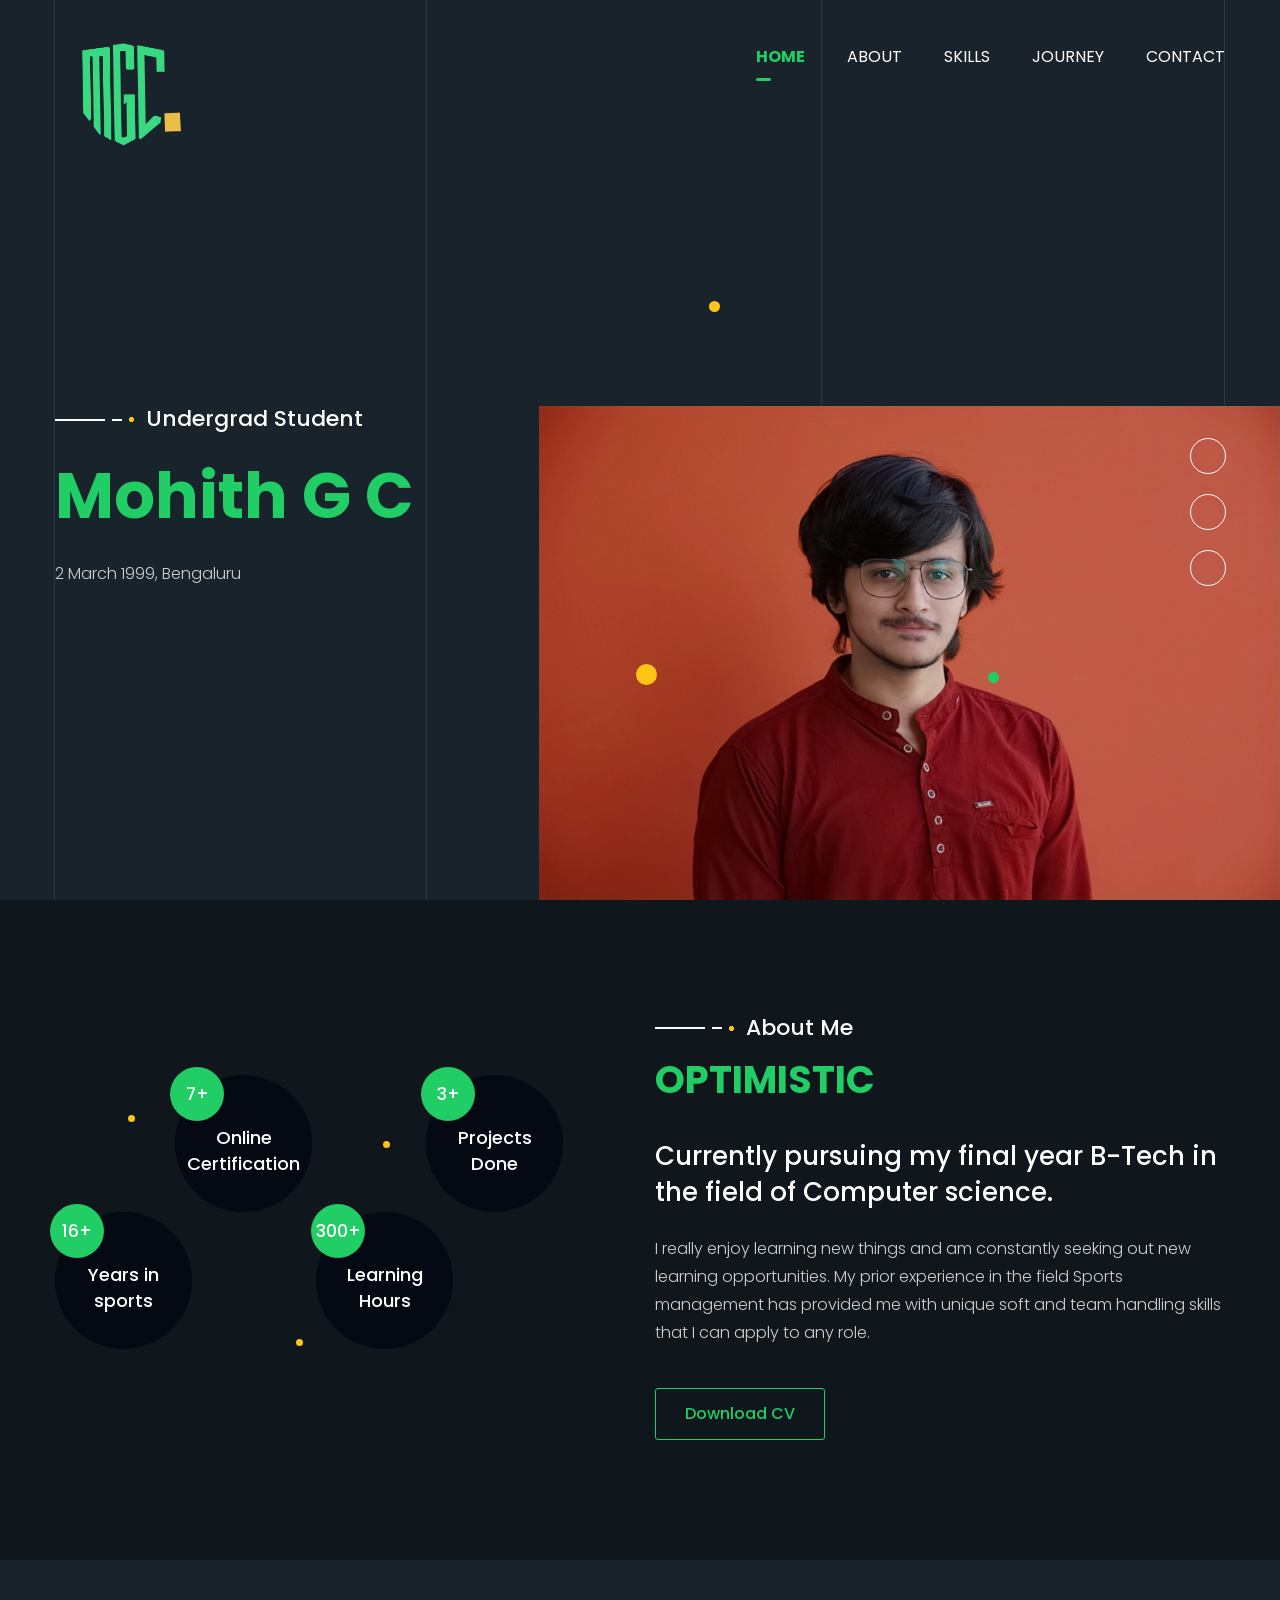
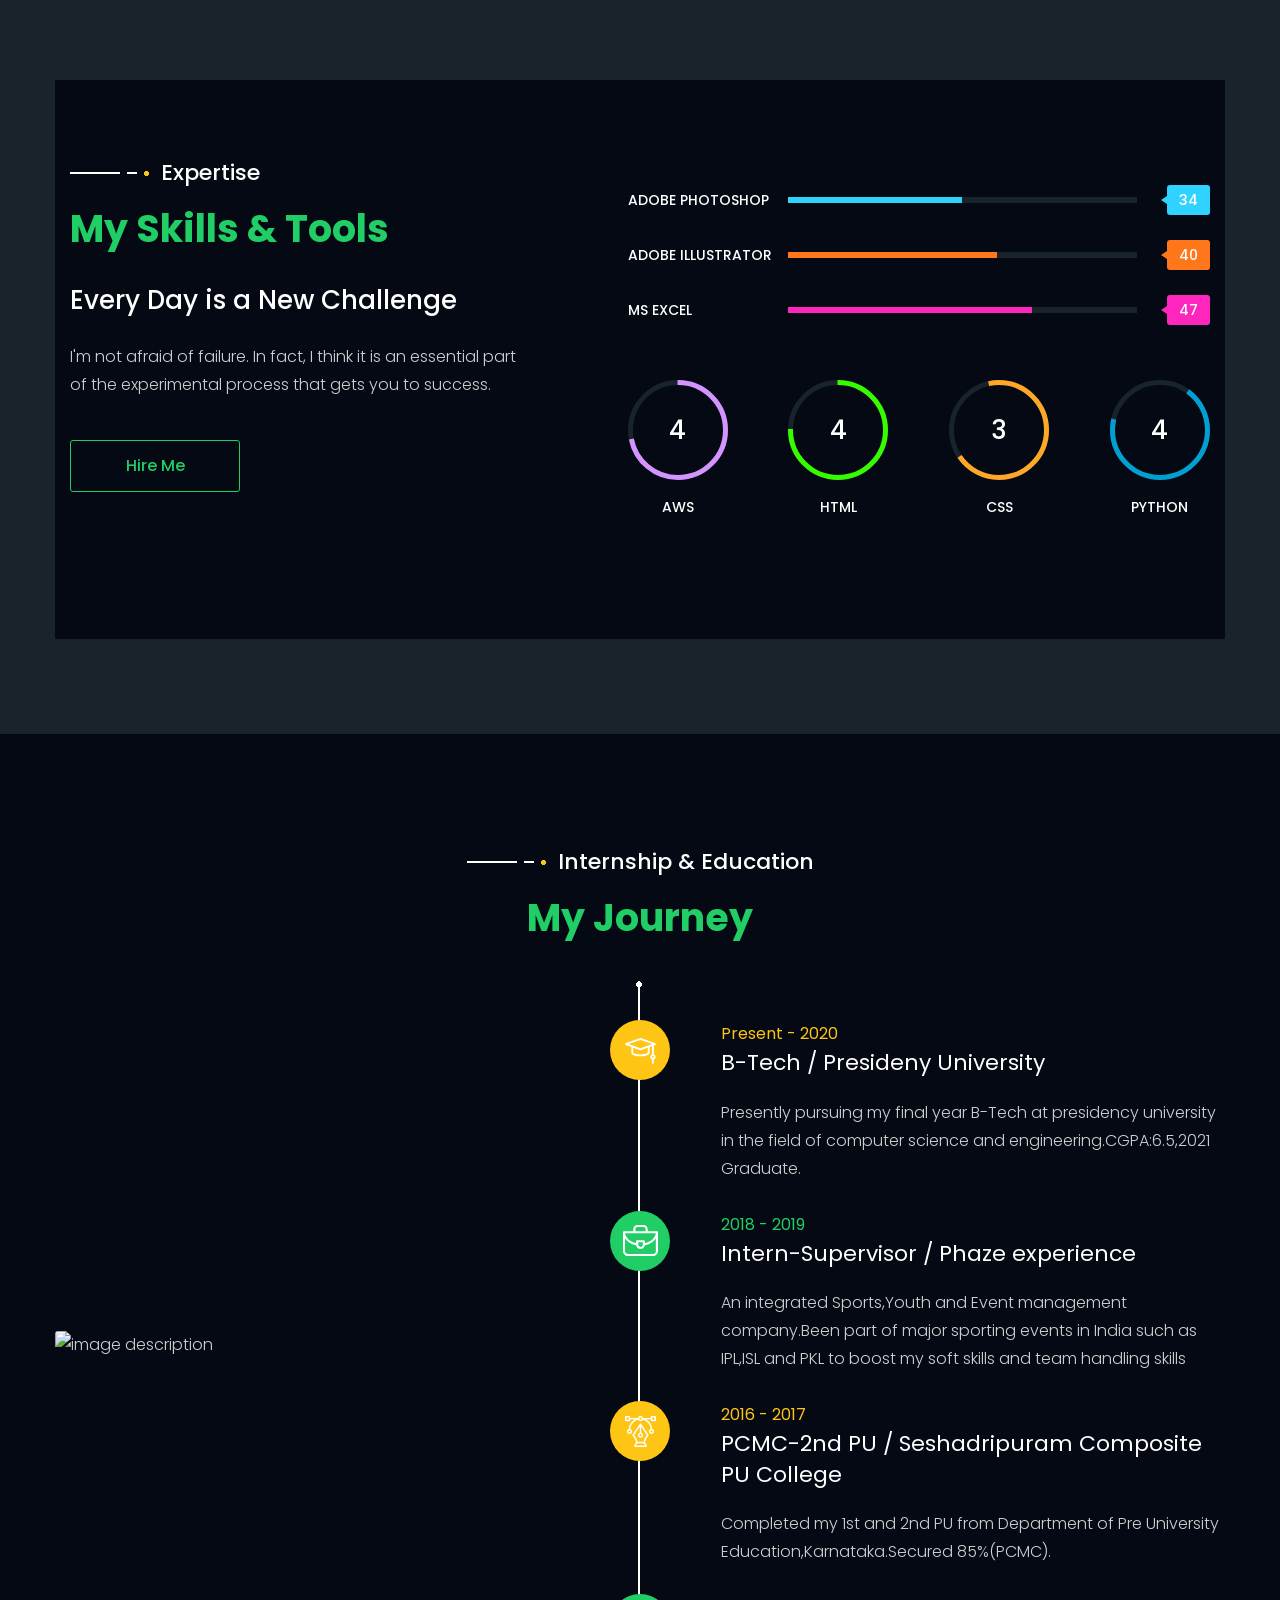
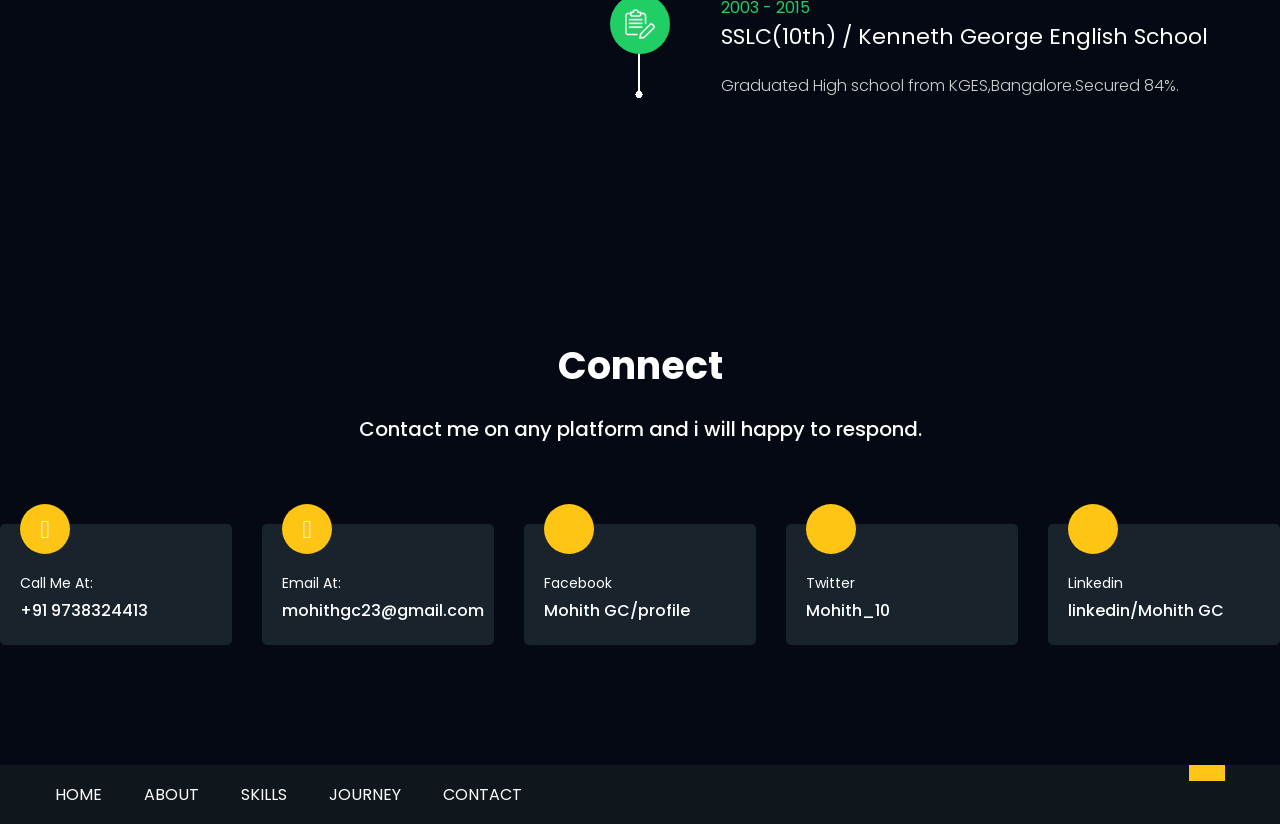
==== commit 7d2240cc: "Update index.html" ====
--- a/mywebsite/index.html
+++ b/mywebsite/index.html
@@ -5,7 +5,7 @@
 	<meta charset="utf-8">
 	<meta name="viewport" content="width=device-width, initial-scale=1.0">
 	<!-- set the page title -->
-	<title>Scavvios | One Page Parallax HTML5 Template</title>
+	<title>Mohith GC</title>
 	<!-- inlcude google poppins font cdn link -->
 	<link href="https://fonts.googleapis.com/css2?family=Poppins:ital,wght@0,300;0,400;0,500;0,700;1,300;1,400;1,500;1,700&display=swap" rel="stylesheet">
 	<!-- include the site bootstrap stylesheet -->
@@ -543,4 +543,4 @@
 
 	
 </body>
-</html>+</html>
